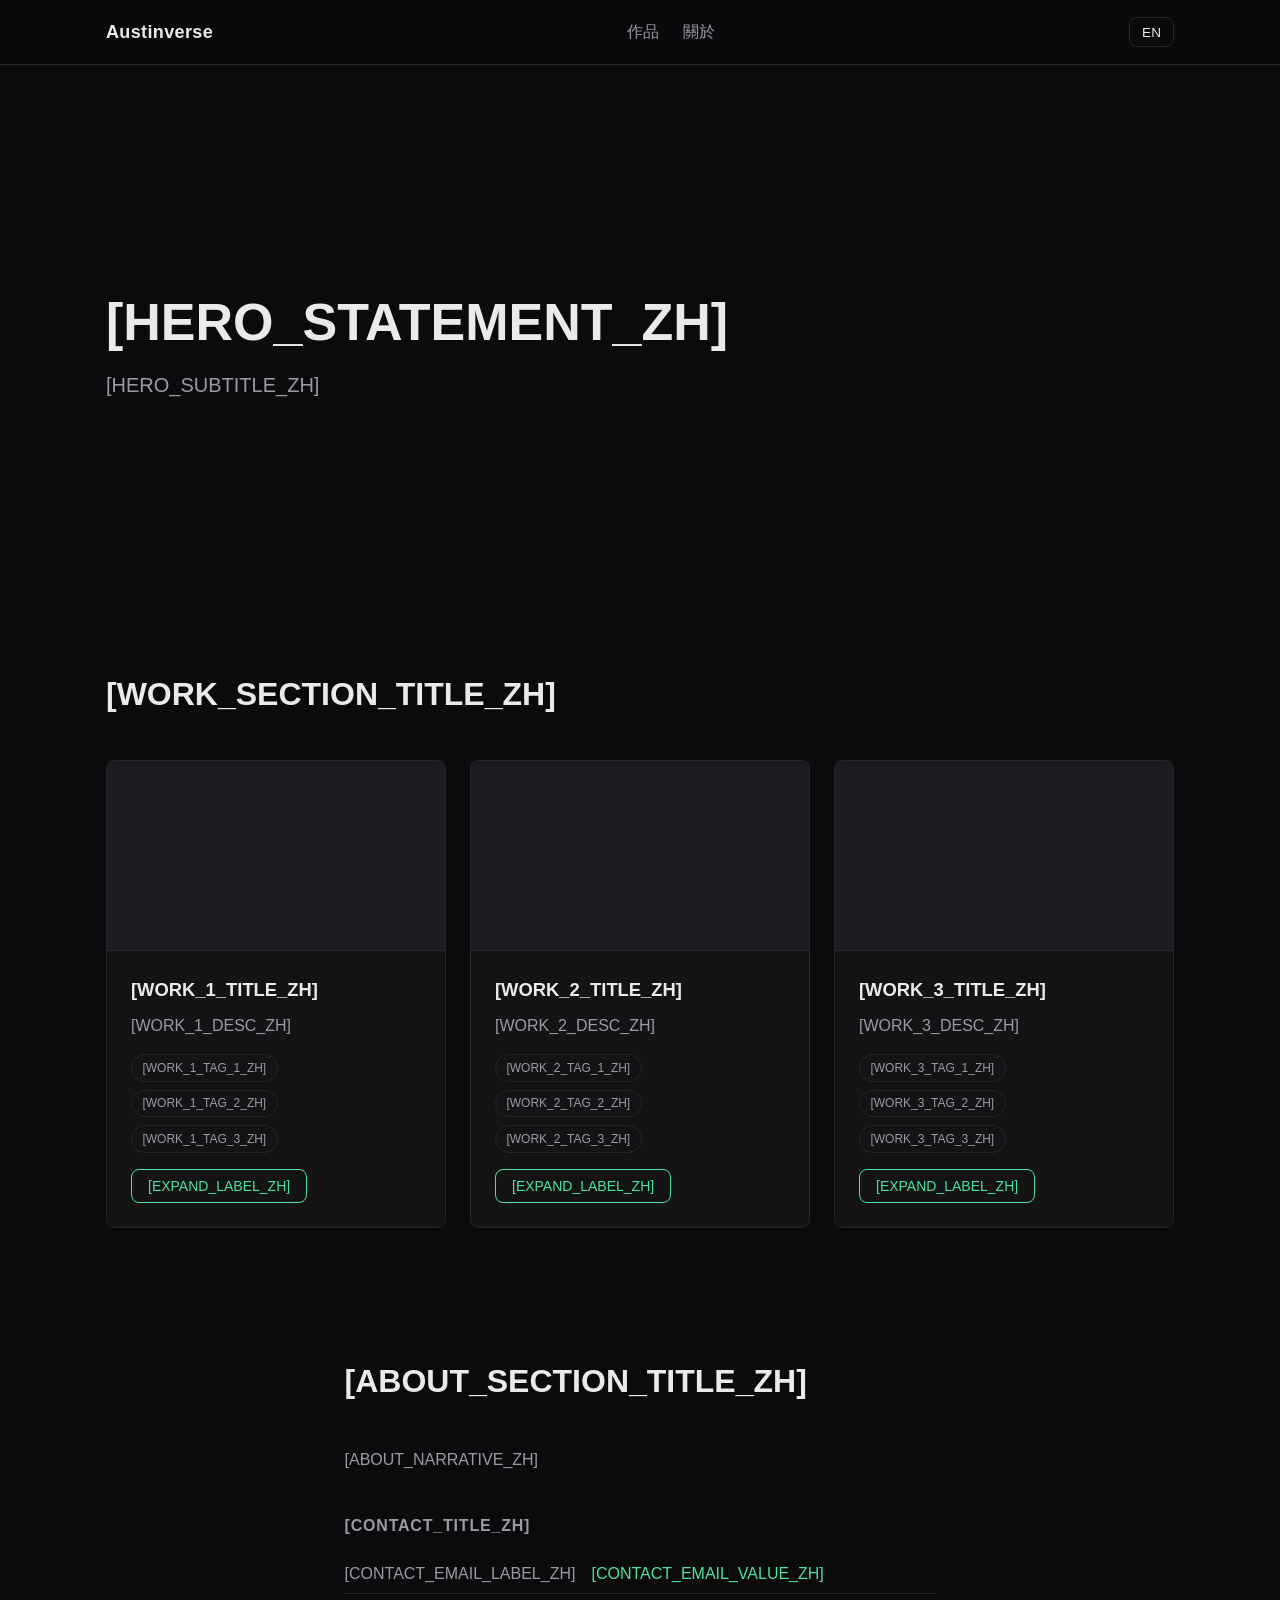
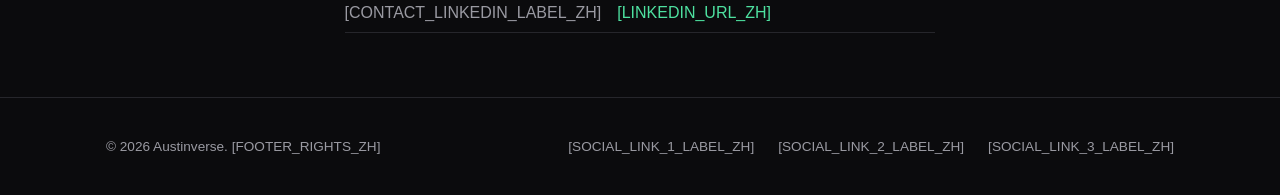
==== index.html @ c9328e02 "Scaffold single-page portfolio site (Austinverse) Vanilla HTML/CSS/JS skeleton for GitHub Pages: hea" ====
<!DOCTYPE html>
<html lang="zh-Hant">
<head>
  <meta charset="UTF-8">
  <meta name="viewport" content="width=device-width, initial-scale=1.0">
  <title>Austinverse</title>
  <meta name="description" content="[SITE_DESCRIPTION]">
  <link rel="stylesheet" href="style.css">
</head>
<body>

  <!-- ============ Header ============ -->
  <header class="site-header">
    <div class="container header-inner">
      <a href="#top" class="brand">Austinverse</a>

      <nav class="main-nav" aria-label="Main navigation">
        <ul>
          <li><a href="#work" data-i18n="nav.work">Work</a></li>
          <li><a href="#about" data-i18n="nav.about">About</a></li>
        </ul>
      </nav>

      <div class="header-controls">
        <button type="button" class="lang-toggle" id="langToggle" aria-label="Switch language">
          <span data-i18n="lang.toggleLabel">EN / 中</span>
        </button>
        <button type="button" class="nav-toggle" id="navToggle" aria-expanded="false" aria-controls="main-nav" aria-label="Toggle menu">
          <span class="nav-toggle-bar"></span>
          <span class="nav-toggle-bar"></span>
          <span class="nav-toggle-bar"></span>
        </button>
      </div>
    </div>
  </header>

  <main id="top">

    <!-- ============ Hero ============ -->
    <section class="hero" id="hero">
      <div class="container hero-inner">
        <h1 class="hero-statement" data-i18n="hero.statement">[HERO_STATEMENT]</h1>
        <p class="hero-subtitle" data-i18n="hero.subtitle">[HERO_SUBTITLE]</p>
      </div>
    </section>

    <!-- ============ Work ============ -->
    <section class="work" id="work">
      <div class="container">
        <h2 class="section-title" data-i18n="work.sectionTitle">[WORK_SECTION_TITLE]</h2>

        <div class="work-grid">

          <!-- Work Card 1 -->
          <article class="work-card" data-card="1">
            <div class="work-card-thumb" aria-hidden="true"></div>
            <div class="work-card-body">
              <h3 class="work-card-title" data-i18n="work.card1.title">[WORK_1_TITLE]</h3>
              <p class="work-card-desc" data-i18n="work.card1.desc">[WORK_1_DESC]</p>
              <ul class="work-card-tags">
                <li data-i18n="work.card1.tag1">[WORK_1_TAG_1]</li>
                <li data-i18n="work.card1.tag2">[WORK_1_TAG_2]</li>
                <li data-i18n="work.card1.tag3">[WORK_1_TAG_3]</li>
              </ul>
              <button type="button" class="work-card-toggle" aria-expanded="false" aria-controls="work-detail-1">
                <span data-i18n="work.expandLabel">[EXPAND_LABEL]</span>
              </button>
              <div class="work-card-detail" id="work-detail-1" hidden>
                <p data-i18n="work.card1.detail">[WORK_1_DETAIL]</p>
              </div>
            </div>
          </article>

          <!-- Work Card 2 -->
          <article class="work-card" data-card="2">
            <div class="work-card-thumb" aria-hidden="true"></div>
            <div class="work-card-body">
              <h3 class="work-card-title" data-i18n="work.card2.title">[WORK_2_TITLE]</h3>
              <p class="work-card-desc" data-i18n="work.card2.desc">[WORK_2_DESC]</p>
              <ul class="work-card-tags">
                <li data-i18n="work.card2.tag1">[WORK_2_TAG_1]</li>
                <li data-i18n="work.card2.tag2">[WORK_2_TAG_2]</li>
                <li data-i18n="work.card2.tag3">[WORK_2_TAG_3]</li>
              </ul>
              <button type="button" class="work-card-toggle" aria-expanded="false" aria-controls="work-detail-2">
                <span data-i18n="work.expandLabel">[EXPAND_LABEL]</span>
              </button>
              <div class="work-card-detail" id="work-detail-2" hidden>
                <p data-i18n="work.card2.detail">[WORK_2_DETAIL]</p>
              </div>
            </div>
          </article>

          <!-- Work Card 3 -->
          <article class="work-card" data-card="3">
            <div class="work-card-thumb" aria-hidden="true"></div>
            <div class="work-card-body">
              <h3 class="work-card-title" data-i18n="work.card3.title">[WORK_3_TITLE]</h3>
              <p class="work-card-desc" data-i18n="work.card3.desc">[WORK_3_DESC]</p>
              <ul class="work-card-tags">
                <li data-i18n="work.card3.tag1">[WORK_3_TAG_1]</li>
                <li data-i18n="work.card3.tag2">[WORK_3_TAG_2]</li>
                <li data-i18n="work.card3.tag3">[WORK_3_TAG_3]</li>
              </ul>
              <button type="button" class="work-card-toggle" aria-expanded="false" aria-controls="work-detail-3">
                <span data-i18n="work.expandLabel">[EXPAND_LABEL]</span>
              </button>
              <div class="work-card-detail" id="work-detail-3" hidden>
                <p data-i18n="work.card3.detail">[WORK_3_DETAIL]</p>
              </div>
            </div>
          </article>

        </div>
      </div>
    </section>

    <!-- ============ About ============ -->
    <section class="about" id="about">
      <div class="container about-inner">
        <h2 class="section-title" data-i18n="about.sectionTitle">[ABOUT_SECTION_TITLE]</h2>

        <div class="about-narrative" data-i18n="about.narrative">
          [ABOUT_NARRATIVE]
        </div>

        <div class="about-contact">
          <h3 data-i18n="about.contactTitle">[CONTACT_TITLE]</h3>
          <ul class="contact-list">
            <li>
              <span class="contact-label" data-i18n="about.emailLabel">[CONTACT_EMAIL_LABEL]</span>
              <a href="mailto:PLACEHOLDER_EMAIL@example.com" data-i18n="about.emailValue">[CONTACT_EMAIL_VALUE]</a>
            </li>
            <li>
              <span class="contact-label" data-i18n="about.linkedinLabel">[CONTACT_LINKEDIN_LABEL]</span>
              <a href="#" id="linkedinLink" target="_blank" rel="noopener noreferrer" data-i18n="about.linkedinValue">[LINKEDIN_URL]</a>
            </li>
          </ul>
        </div>
      </div>
    </section>

  </main>

  <!-- ============ Footer ============ -->
  <footer class="site-footer">
    <div class="container footer-inner">
      <p class="footer-copyright">
        <span>&copy; <span id="year"></span> Austinverse.</span>
        <span data-i18n="footer.rights">[FOOTER_RIGHTS]</span>
      </p>
      <ul class="social-links">
        <li><a href="#" data-i18n="footer.social1">[SOCIAL_LINK_1_LABEL]</a></li>
        <li><a href="#" data-i18n="footer.social2">[SOCIAL_LINK_2_LABEL]</a></li>
        <li><a href="#" data-i18n="footer.social3">[SOCIAL_LINK_3_LABEL]</a></li>
      </ul>
    </div>
  </footer>

  <script src="script.js"></script>
</body>
</html>
---- style.css ----
/* ==========================================================================
   Austinverse — Portfolio Scaffold
   Vanilla CSS, mobile-first, single breakpoint at 768px.
   ========================================================================== */

/* ---------- Design tokens ---------- */
:root {
  --color-bg: #0b0b0d;
  --color-bg-elevated: #141417;
  --color-border: #26262b;
  --color-text: #eaeaec;
  --color-text-muted: #9a9aa2;
  --color-accent: #4ee1a0; /* single accent color — placeholder, swap as needed */
  --color-accent-contrast: #06110c;

  --font-sans: -apple-system, BlinkMacSystemFont, "Segoe UI", Roboto, "Helvetica Neue",
    Arial, "PingFang TC", "Noto Sans TC", "Microsoft JhengHei", sans-serif;

  --container-max: 1100px;
  --space-1: 0.5rem;
  --space-2: 1rem;
  --space-3: 1.5rem;
  --space-4: 2.5rem;
  --space-5: 4rem;

  --radius: 8px;
  --transition-fast: 150ms ease;
  --transition-base: 250ms ease;
}

/* ---------- Reset ---------- */
*,
*::before,
*::after {
  box-sizing: border-box;
}

html {
  scroll-behavior: smooth;
}

body {
  margin: 0;
  background-color: var(--color-bg);
  color: var(--color-text);
  font-family: var(--font-sans);
  line-height: 1.6;
  -webkit-font-smoothing: antialiased;
}

img {
  max-width: 100%;
  display: block;
}

a {
  color: inherit;
  text-decoration: none;
}

ul {
  list-style: none;
  margin: 0;
  padding: 0;
}

button {
  font-family: inherit;
  cursor: pointer;
}

.container {
  width: 100%;
  max-width: var(--container-max);
  margin-inline: auto;
  padding-inline: var(--space-2);
}

/* ---------- Header ---------- */
.site-header {
  position: sticky;
  top: 0;
  z-index: 50;
  background-color: rgba(11, 11, 13, 0.9);
  backdrop-filter: blur(6px);
  border-bottom: 1px solid var(--color-border);
}

.header-inner {
  display: flex;
  align-items: center;
  justify-content: space-between;
  gap: var(--space-2);
  height: 64px;
}

.brand {
  font-weight: 700;
  font-size: 1.125rem;
  letter-spacing: 0.02em;
}

.main-nav {
  display: none;
}

.main-nav ul {
  display: flex;
  gap: var(--space-3);
}

.main-nav a {
  color: var(--color-text-muted);
  transition: color var(--transition-fast);
}

.main-nav a:hover,
.main-nav a:focus-visible {
  color: var(--color-text);
}

.header-controls {
  display: flex;
  align-items: center;
  gap: var(--space-2);
}

.lang-toggle {
  background: transparent;
  border: 1px solid var(--color-border);
  color: var(--color-text);
  border-radius: var(--radius);
  padding: 0.4rem 0.75rem;
  font-size: 0.85rem;
  transition: border-color var(--transition-fast), color var(--transition-fast);
}

.lang-toggle:hover,
.lang-toggle:focus-visible {
  border-color: var(--color-accent);
  color: var(--color-accent);
}

.nav-toggle {
  display: flex;
  flex-direction: column;
  justify-content: center;
  gap: 4px;
  width: 32px;
  height: 32px;
  background: transparent;
  border: none;
  padding: 0;
}

.nav-toggle-bar {
  display: block;
  width: 100%;
  height: 2px;
  background-color: var(--color-text);
  transition: transform var(--transition-fast), opacity var(--transition-fast);
}

/* Mobile nav panel */
.main-nav.is-open {
  display: block;
  position: absolute;
  top: 64px;
  left: 0;
  right: 0;
  background-color: var(--color-bg-elevated);
  border-bottom: 1px solid var(--color-border);
}

.main-nav.is-open ul {
  flex-direction: column;
  padding: var(--space-2);
  gap: var(--space-2);
}

/* ---------- Hero ---------- */
.hero {
  padding-block: var(--space-5) var(--space-4);
  min-height: 60vh;
  display: flex;
  align-items: center;
}

.hero-inner {
  animation: fade-up 600ms ease both;
}

.hero-statement {
  font-size: clamp(1.75rem, 6vw, 3.25rem);
  line-height: 1.15;
  margin: 0 0 var(--space-2);
  max-width: 20ch;
}

.hero-subtitle {
  font-size: clamp(1rem, 2.5vw, 1.25rem);
  color: var(--color-text-muted);
  max-width: 45ch;
  margin: 0;
}

/* ---------- Section shared ---------- */
section {
  padding-block: var(--space-5);
  scroll-margin-top: 64px;
}

.section-title {
  font-size: clamp(1.5rem, 4vw, 2rem);
  margin: 0 0 var(--space-4);
}

/* ---------- Work ---------- */
.work-grid {
  display: grid;
  grid-template-columns: 1fr;
  gap: var(--space-3);
}

.work-card {
  background-color: var(--color-bg-elevated);
  border: 1px solid var(--color-border);
  border-radius: var(--radius);
  overflow: hidden;
  opacity: 0;
  transform: translateY(16px);
  transition: opacity var(--transition-base), transform var(--transition-base),
    border-color var(--transition-fast);
}

.work-card.is-visible {
  opacity: 1;
  transform: translateY(0);
}

.work-card:hover {
  border-color: var(--color-accent);
}

.work-card-thumb {
  aspect-ratio: 16 / 9;
  background-color: #1c1c20;
  border-bottom: 1px solid var(--color-border);
}

.work-card-body {
  padding: var(--space-3);
}

.work-card-title {
  font-size: 1.15rem;
  margin: 0 0 var(--space-1);
}

.work-card-desc {
  color: var(--color-text-muted);
  margin: 0 0 var(--space-2);
}

.work-card-tags {
  display: flex;
  flex-wrap: wrap;
  gap: 0.5rem;
  margin-bottom: var(--space-2);
}

.work-card-tags li {
  font-size: 0.75rem;
  border: 1px solid var(--color-border);
  border-radius: 999px;
  padding: 0.2rem 0.65rem;
  color: var(--color-text-muted);
}

.work-card-toggle {
  background: transparent;
  border: 1px solid var(--color-accent);
  color: var(--color-accent);
  border-radius: var(--radius);
  padding: 0.5rem 1rem;
  font-size: 0.875rem;
  transition: background-color var(--transition-fast), color var(--transition-fast);
}

.work-card-toggle:hover,
.work-card-toggle:focus-visible {
  background-color: var(--color-accent);
  color: var(--color-accent-contrast);
}

.work-card-detail {
  margin-top: var(--space-2);
  padding-top: var(--space-2);
  border-top: 1px solid var(--color-border);
  color: var(--color-text-muted);
}

.work-card-detail[hidden] {
  display: none;
}

/* ---------- About ---------- */
.about-inner {
  max-width: 70ch;
}

.about-narrative {
  color: var(--color-text-muted);
  margin-bottom: var(--space-4);
  white-space: pre-line;
}

.about-contact h3 {
  font-size: 1rem;
  text-transform: uppercase;
  letter-spacing: 0.05em;
  color: var(--color-text-muted);
  margin-bottom: var(--space-2);
}

.contact-list li {
  display: flex;
  gap: var(--space-2);
  padding-block: 0.4rem;
  border-bottom: 1px solid var(--color-border);
}

.contact-list a {
  color: var(--color-accent);
  transition: opacity var(--transition-fast);
}

.contact-list a:hover,
.contact-list a:focus-visible {
  opacity: 0.75;
}

.contact-label {
  color: var(--color-text-muted);
  min-width: 6rem;
}

/* ---------- Footer ---------- */
.site-footer {
  border-top: 1px solid var(--color-border);
  padding-block: var(--space-3);
}

.footer-inner {
  display: flex;
  flex-direction: column;
  gap: var(--space-2);
  font-size: 0.85rem;
  color: var(--color-text-muted);
}

.social-links {
  display: flex;
  gap: var(--space-3);
}

.social-links a {
  transition: color var(--transition-fast);
}

.social-links a:hover,
.social-links a:focus-visible {
  color: var(--color-accent);
}

/* ---------- Animations ---------- */
@keyframes fade-up {
  from {
    opacity: 0;
    transform: translateY(24px);
  }
  to {
    opacity: 1;
    transform: translateY(0);
  }
}

@media (prefers-reduced-motion: reduce) {
  html {
    scroll-behavior: auto;
  }
  .hero-inner,
  .work-card {
    animation: none;
    transition: none;
    opacity: 1;
    transform: none;
  }
}

/* ---------- Breakpoint: 768px ---------- */
@media (min-width: 768px) {
  .main-nav {
    display: block;
  }

  .main-nav.is-open {
    position: static;
    background-color: transparent;
    border-bottom: none;
  }

  .main-nav.is-open ul {
    flex-direction: row;
    padding: 0;
  }

  .nav-toggle {
    display: none;
  }

  .work-grid {
    grid-template-columns: repeat(3, 1fr);
  }

  .footer-inner {
    flex-direction: row;
    align-items: center;
    justify-content: space-between;
  }
}
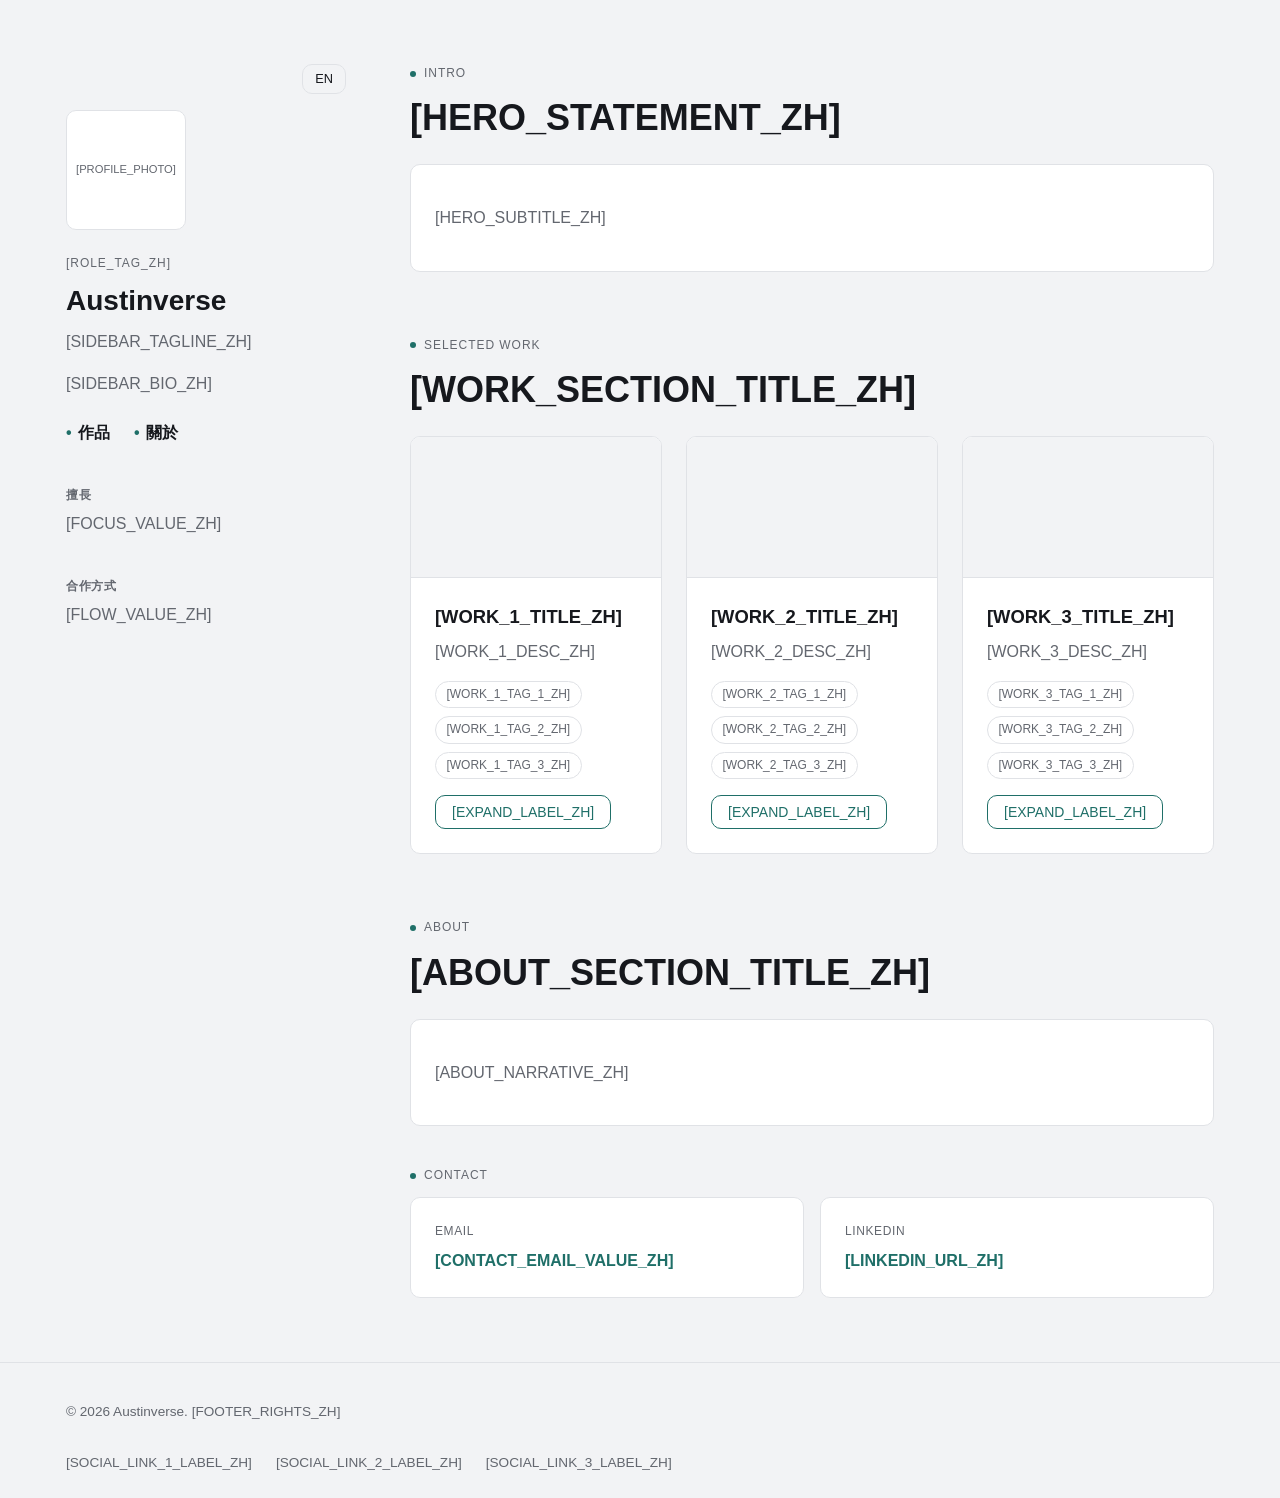
==== commit 6b80ff7d: "Redesign layout: sidebar + card style with bullet nav Switch from top-nav single column to a sticky " ====
--- a/index.html
+++ b/index.html
@@ -9,51 +9,68 @@
 </head>
 <body>
 
-  <!-- ============ Header ============ -->
-  <header class="site-header">
-    <div class="container header-inner">
-      <a href="#top" class="brand">Austinverse</a>
+  <div class="page-shell">
 
-      <nav class="main-nav" aria-label="Main navigation">
-        <ul>
-          <li><a href="#work" data-i18n="nav.work">Work</a></li>
-          <li><a href="#about" data-i18n="nav.about">About</a></li>
-        </ul>
+    <!-- ============ Sidebar (identity + nav) ============ -->
+    <aside class="sidebar" id="top">
+      <div class="sidebar-top">
+        <button type="button" class="lang-toggle" id="langToggle" aria-label="Switch language">
+          <span data-i18n="lang.toggleLabel">EN</span>
+        </button>
+      </div>
+
+      <div class="avatar" aria-hidden="true">
+        <span data-i18n="sidebar.photoPlaceholder">[PROFILE_PHOTO]</span>
+      </div>
+
+      <p class="role-tag" data-i18n="sidebar.roleTag">[ROLE_TAG]</p>
+      <h1 class="brand-name">Austinverse</h1>
+      <p class="sidebar-tagline" data-i18n="sidebar.tagline">[SIDEBAR_TAGLINE]</p>
+      <p class="sidebar-bio" data-i18n="sidebar.bio">[SIDEBAR_BIO]</p>
+
+      <nav class="bullet-nav" aria-label="Main navigation">
+        <a href="#work"><span class="bullet" aria-hidden="true">&bull;</span><span data-i18n="nav.work">Work</span></a>
+        <a href="#about"><span class="bullet" aria-hidden="true">&bull;</span><span data-i18n="nav.about">About</span></a>
       </nav>
 
-      <div class="header-controls">
-        <button type="button" class="lang-toggle" id="langToggle" aria-label="Switch language">
-          <span data-i18n="lang.toggleLabel">EN / 中</span>
-        </button>
-        <button type="button" class="nav-toggle" id="navToggle" aria-expanded="false" aria-controls="main-nav" aria-label="Toggle menu">
-          <span class="nav-toggle-bar"></span>
-          <span class="nav-toggle-bar"></span>
-          <span class="nav-toggle-bar"></span>
-        </button>
+      <div class="sidebar-meta">
+        <div class="meta-block">
+          <h2 data-i18n="sidebar.focusLabel">[FOCUS_LABEL]</h2>
+          <p data-i18n="sidebar.focusValue">[FOCUS_VALUE]</p>
+        </div>
+        <div class="meta-block">
+          <h2 data-i18n="sidebar.flowLabel">[FLOW_LABEL]</h2>
+          <p data-i18n="sidebar.flowValue">[FLOW_VALUE]</p>
+        </div>
       </div>
-    </div>
-  </header>
+    </aside>
 
-  <main id="top">
+    <!-- ============ Main content ============ -->
+    <main class="content">
 
-    <!-- ============ Hero ============ -->
-    <section class="hero" id="hero">
-      <div class="container hero-inner">
-        <h1 class="hero-statement" data-i18n="hero.statement">[HERO_STATEMENT]</h1>
-        <p class="hero-subtitle" data-i18n="hero.subtitle">[HERO_SUBTITLE]</p>
-      </div>
-    </section>
+      <!-- Hero / intro -->
+      <section class="content-section" id="hero">
+        <p class="section-label"><span class="dot" aria-hidden="true"></span><span data-i18n="hero.label">INTRO</span></p>
+        <h2 class="section-heading" data-i18n="hero.statement">[HERO_STATEMENT]</h2>
+        <div class="card">
+          <p data-i18n="hero.subtitle">[HERO_SUBTITLE]</p>
+        </div>
+      </section>
 
-    <!-- ============ Work ============ -->
-    <section class="work" id="work">
-      <div class="container">
-        <h2 class="section-title" data-i18n="work.sectionTitle">[WORK_SECTION_TITLE]</h2>
+      <!-- Work -->
+      <section class="content-section" id="work">
+        <p class="section-label"><span class="dot" aria-hidden="true"></span><span data-i18n="work.label">SELECTED WORK</span></p>
+        <h2 class="section-heading" data-i18n="work.sectionTitle">[WORK_SECTION_TITLE]</h2>
 
         <div class="work-grid">
 
           <!-- Work Card 1 -->
           <article class="work-card" data-card="1">
-            <div class="work-card-thumb" aria-hidden="true"></div>
+            <div class="work-card-thumb" aria-hidden="true">
+              <button type="button" class="work-card-view" data-target="work-detail-1">
+                <span data-i18n="work.viewLabel">VIEW</span>
+              </button>
+            </div>
             <div class="work-card-body">
               <h3 class="work-card-title" data-i18n="work.card1.title">[WORK_1_TITLE]</h3>
               <p class="work-card-desc" data-i18n="work.card1.desc">[WORK_1_DESC]</p>
@@ -73,7 +90,11 @@
 
           <!-- Work Card 2 -->
           <article class="work-card" data-card="2">
-            <div class="work-card-thumb" aria-hidden="true"></div>
+            <div class="work-card-thumb" aria-hidden="true">
+              <button type="button" class="work-card-view" data-target="work-detail-2">
+                <span data-i18n="work.viewLabel">VIEW</span>
+              </button>
+            </div>
             <div class="work-card-body">
               <h3 class="work-card-title" data-i18n="work.card2.title">[WORK_2_TITLE]</h3>
               <p class="work-card-desc" data-i18n="work.card2.desc">[WORK_2_DESC]</p>
@@ -93,7 +114,11 @@
 
           <!-- Work Card 3 -->
           <article class="work-card" data-card="3">
-            <div class="work-card-thumb" aria-hidden="true"></div>
+            <div class="work-card-thumb" aria-hidden="true">
+              <button type="button" class="work-card-view" data-target="work-detail-3">
+                <span data-i18n="work.viewLabel">VIEW</span>
+              </button>
+            </div>
             <div class="work-card-body">
               <h3 class="work-card-title" data-i18n="work.card3.title">[WORK_3_TITLE]</h3>
               <p class="work-card-desc" data-i18n="work.card3.desc">[WORK_3_DESC]</p>
@@ -112,39 +137,36 @@
           </article>
 
         </div>
-      </div>
-    </section>
+      </section>
 
-    <!-- ============ About ============ -->
-    <section class="about" id="about">
-      <div class="container about-inner">
-        <h2 class="section-title" data-i18n="about.sectionTitle">[ABOUT_SECTION_TITLE]</h2>
+      <!-- About -->
+      <section class="content-section" id="about">
+        <p class="section-label"><span class="dot" aria-hidden="true"></span><span data-i18n="about.label">ABOUT</span></p>
+        <h2 class="section-heading" data-i18n="about.sectionTitle">[ABOUT_SECTION_TITLE]</h2>
 
-        <div class="about-narrative" data-i18n="about.narrative">
-          [ABOUT_NARRATIVE]
+        <div class="card">
+          <p data-i18n="about.narrative">[ABOUT_NARRATIVE]</p>
         </div>
 
-        <div class="about-contact">
-          <h3 data-i18n="about.contactTitle">[CONTACT_TITLE]</h3>
-          <ul class="contact-list">
-            <li>
-              <span class="contact-label" data-i18n="about.emailLabel">[CONTACT_EMAIL_LABEL]</span>
-              <a href="mailto:PLACEHOLDER_EMAIL@example.com" data-i18n="about.emailValue">[CONTACT_EMAIL_VALUE]</a>
-            </li>
-            <li>
-              <span class="contact-label" data-i18n="about.linkedinLabel">[CONTACT_LINKEDIN_LABEL]</span>
-              <a href="#" id="linkedinLink" target="_blank" rel="noopener noreferrer" data-i18n="about.linkedinValue">[LINKEDIN_URL]</a>
-            </li>
-          </ul>
+        <p class="section-label section-label-sub"><span class="dot" aria-hidden="true"></span><span data-i18n="about.contactLabel">CONTACT</span></p>
+        <div class="contact-grid">
+          <div class="card contact-card">
+            <p class="contact-label" data-i18n="about.emailLabel">EMAIL</p>
+            <a href="mailto:PLACEHOLDER_EMAIL@example.com" data-i18n="about.emailValue">[CONTACT_EMAIL_VALUE]</a>
+          </div>
+          <div class="card contact-card">
+            <p class="contact-label" data-i18n="about.linkedinLabel">LINKEDIN</p>
+            <a href="#" id="linkedinLink" target="_blank" rel="noopener noreferrer" data-i18n="about.linkedinValue">[LINKEDIN_URL]</a>
+          </div>
         </div>
-      </div>
-    </section>
+      </section>
 
-  </main>
+    </main>
+  </div>
 
   <!-- ============ Footer ============ -->
   <footer class="site-footer">
-    <div class="container footer-inner">
+    <div class="footer-inner">
       <p class="footer-copyright">
         <span>&copy; <span id="year"></span> Austinverse.</span>
         <span data-i18n="footer.rights">[FOOTER_RIGHTS]</span>
--- a/style.css
+++ b/style.css
@@ -1,29 +1,31 @@
 /* ==========================================================================
    Austinverse — Portfolio Scaffold
    Vanilla CSS, mobile-first, single breakpoint at 768px.
+   Layout: sticky identity sidebar + scrolling content, light theme.
    ========================================================================== */
 
 /* ---------- Design tokens ---------- */
 :root {
-  --color-bg: #0b0b0d;
-  --color-bg-elevated: #141417;
-  --color-border: #26262b;
-  --color-text: #eaeaec;
-  --color-text-muted: #9a9aa2;
-  --color-accent: #4ee1a0; /* single accent color — placeholder, swap as needed */
-  --color-accent-contrast: #06110c;
+  --color-bg: #f2f3f5;
+  --color-bg-elevated: #ffffff;
+  --color-border: #e0e2e6;
+  --color-text: #16181d;
+  --color-text-muted: #63676f;
+  --color-accent: #1f6f68;
+  --color-accent-contrast: #ffffff;
 
   --font-sans: -apple-system, BlinkMacSystemFont, "Segoe UI", Roboto, "Helvetica Neue",
     Arial, "PingFang TC", "Noto Sans TC", "Microsoft JhengHei", sans-serif;
 
-  --container-max: 1100px;
+  --container-max: 1180px;
+  --sidebar-width: 280px;
   --space-1: 0.5rem;
   --space-2: 1rem;
   --space-3: 1.5rem;
   --space-4: 2.5rem;
   --space-5: 4rem;
 
-  --radius: 8px;
+  --radius: 10px;
   --transition-fast: 150ms ease;
   --transition-base: 250ms ease;
 }
@@ -69,60 +71,25 @@
   cursor: pointer;
 }
 
-.container {
-  width: 100%;
+/* ---------- Page shell (sidebar + content) ---------- */
+.page-shell {
   max-width: var(--container-max);
   margin-inline: auto;
-  padding-inline: var(--space-2);
-}
-
-/* ---------- Header ---------- */
-.site-header {
-  position: sticky;
-  top: 0;
-  z-index: 50;
-  background-color: rgba(11, 11, 13, 0.9);
-  backdrop-filter: blur(6px);
-  border-bottom: 1px solid var(--color-border);
-}
-
-.header-inner {
-  display: flex;
-  align-items: center;
-  justify-content: space-between;
-  gap: var(--space-2);
-  height: 64px;
-}
-
-.brand {
-  font-weight: 700;
-  font-size: 1.125rem;
-  letter-spacing: 0.02em;
-}
-
-.main-nav {
-  display: none;
-}
-
-.main-nav ul {
-  display: flex;
-  gap: var(--space-3);
-}
-
-.main-nav a {
-  color: var(--color-text-muted);
-  transition: color var(--transition-fast);
-}
-
-.main-nav a:hover,
-.main-nav a:focus-visible {
-  color: var(--color-text);
-}
-
-.header-controls {
-  display: flex;
-  align-items: center;
-  gap: var(--space-2);
+  padding: var(--space-3) var(--space-2) var(--space-5);
+  display: flex;
+  flex-direction: column;
+  gap: var(--space-4);
+}
+
+/* ---------- Sidebar ---------- */
+.sidebar {
+  animation: fade-up 600ms ease both;
+}
+
+.sidebar-top {
+  display: flex;
+  justify-content: flex-end;
+  margin-bottom: var(--space-2);
 }
 
 .lang-toggle {
@@ -131,7 +98,7 @@
   color: var(--color-text);
   border-radius: var(--radius);
   padding: 0.4rem 0.75rem;
-  font-size: 0.85rem;
+  font-size: 0.8rem;
   transition: border-color var(--transition-fast), color var(--transition-fast);
 }
 
@@ -141,78 +108,137 @@
   color: var(--color-accent);
 }
 
-.nav-toggle {
+.avatar {
+  width: 120px;
+  height: 120px;
+  border-radius: var(--radius);
+  background-color: var(--color-bg-elevated);
+  border: 1px solid var(--color-border);
+  display: flex;
+  align-items: center;
+  justify-content: center;
+  text-align: center;
+  color: var(--color-text-muted);
+  font-size: 0.7rem;
+  margin-bottom: var(--space-3);
+}
+
+.role-tag {
+  font-size: 0.75rem;
+  letter-spacing: 0.08em;
+  text-transform: uppercase;
+  color: var(--color-text-muted);
+  margin: 0 0 0.4rem;
+}
+
+.brand-name {
+  font-size: 1.75rem;
+  font-weight: 700;
+  margin: 0 0 0.3rem;
+}
+
+.sidebar-tagline {
+  color: var(--color-text-muted);
+  margin: 0 0 var(--space-2);
+}
+
+.sidebar-bio {
+  color: var(--color-text-muted);
+  margin: 0 0 var(--space-3);
+  max-width: 32rem;
+}
+
+.bullet-nav {
+  display: flex;
+  gap: var(--space-3);
+  margin-bottom: var(--space-4);
+}
+
+.bullet-nav a {
+  display: inline-flex;
+  align-items: center;
+  gap: 0.4rem;
+  font-weight: 600;
+  transition: color var(--transition-fast);
+}
+
+.bullet-nav a:hover,
+.bullet-nav a:focus-visible {
+  color: var(--color-accent);
+}
+
+.bullet-nav .bullet {
+  color: var(--color-accent);
+}
+
+.sidebar-meta {
+  display: flex;
+  flex-wrap: wrap;
+  gap: var(--space-4);
+  max-width: 40rem;
+}
+
+.meta-block h2 {
+  font-size: 0.75rem;
+  letter-spacing: 0.05em;
+  text-transform: uppercase;
+  color: var(--color-text-muted);
+  margin: 0 0 0.4rem;
+}
+
+.meta-block p {
+  margin: 0;
+  color: var(--color-text-muted);
+}
+
+/* ---------- Content ---------- */
+.content {
   display: flex;
   flex-direction: column;
-  justify-content: center;
-  gap: 4px;
-  width: 32px;
-  height: 32px;
-  background: transparent;
-  border: none;
-  padding: 0;
-}
-
-.nav-toggle-bar {
-  display: block;
-  width: 100%;
-  height: 2px;
-  background-color: var(--color-text);
-  transition: transform var(--transition-fast), opacity var(--transition-fast);
-}
-
-/* Mobile nav panel */
-.main-nav.is-open {
-  display: block;
-  position: absolute;
-  top: 64px;
-  left: 0;
-  right: 0;
+  gap: var(--space-5);
+}
+
+.content-section {
+  scroll-margin-top: var(--space-3);
+}
+
+.section-label {
+  display: flex;
+  align-items: center;
+  gap: 0.5rem;
+  font-size: 0.75rem;
+  letter-spacing: 0.08em;
+  text-transform: uppercase;
+  color: var(--color-text-muted);
+  margin: 0 0 0.75rem;
+}
+
+.section-label-sub {
+  margin-top: var(--space-4);
+}
+
+.section-label .dot {
+  width: 6px;
+  height: 6px;
+  border-radius: 50%;
+  background-color: var(--color-accent);
+  display: inline-block;
+}
+
+.section-heading {
+  font-size: clamp(1.5rem, 4vw, 2.25rem);
+  font-weight: 700;
+  line-height: 1.25;
+  margin: 0 0 var(--space-3);
+  max-width: 30ch;
+}
+
+.card {
   background-color: var(--color-bg-elevated);
-  border-bottom: 1px solid var(--color-border);
-}
-
-.main-nav.is-open ul {
-  flex-direction: column;
-  padding: var(--space-2);
-  gap: var(--space-2);
-}
-
-/* ---------- Hero ---------- */
-.hero {
-  padding-block: var(--space-5) var(--space-4);
-  min-height: 60vh;
-  display: flex;
-  align-items: center;
-}
-
-.hero-inner {
-  animation: fade-up 600ms ease both;
-}
-
-.hero-statement {
-  font-size: clamp(1.75rem, 6vw, 3.25rem);
-  line-height: 1.15;
-  margin: 0 0 var(--space-2);
-  max-width: 20ch;
-}
-
-.hero-subtitle {
-  font-size: clamp(1rem, 2.5vw, 1.25rem);
-  color: var(--color-text-muted);
-  max-width: 45ch;
-  margin: 0;
-}
-
-/* ---------- Section shared ---------- */
-section {
-  padding-block: var(--space-5);
-  scroll-margin-top: 64px;
-}
-
-.section-title {
-  font-size: clamp(1.5rem, 4vw, 2rem);
-  margin: 0 0 var(--space-4);
+  border: 1px solid var(--color-border);
+  border-radius: var(--radius);
+  padding: var(--space-3);
+  color: var(--color-text-muted);
 }
 
 /* ---------- Work ---------- */
@@ -243,9 +269,34 @@
 }
 
 .work-card-thumb {
+  position: relative;
   aspect-ratio: 16 / 9;
-  background-color: #1c1c20;
+  background-color: var(--color-bg);
   border-bottom: 1px solid var(--color-border);
+  display: flex;
+  align-items: center;
+  justify-content: center;
+}
+
+.work-card-view {
+  width: 64px;
+  height: 64px;
+  border-radius: 50%;
+  border: none;
+  background-color: var(--color-accent);
+  color: var(--color-accent-contrast);
+  font-size: 0.7rem;
+  font-weight: 700;
+  letter-spacing: 0.05em;
+  opacity: 0;
+  transform: scale(0.85);
+  transition: opacity var(--transition-fast), transform var(--transition-fast);
+}
+
+.work-card-thumb:hover .work-card-view,
+.work-card-view:focus-visible {
+  opacity: 1;
+  transform: scale(1);
 }
 
 .work-card-body {
@@ -304,45 +355,46 @@
   display: none;
 }
 
-/* ---------- About ---------- */
-.about-inner {
-  max-width: 70ch;
-}
-
-.about-narrative {
-  color: var(--color-text-muted);
-  margin-bottom: var(--space-4);
-  white-space: pre-line;
-}
-
-.about-contact h3 {
-  font-size: 1rem;
+/* ---------- About / Contact ---------- */
+.contact-grid {
+  display: grid;
+  grid-template-columns: 1fr;
+  gap: var(--space-2);
+}
+
+.contact-card {
+  opacity: 0;
+  transform: translateY(16px);
+  transition: opacity var(--transition-base), transform var(--transition-base),
+    border-color var(--transition-fast);
+}
+
+.contact-card.is-visible {
+  opacity: 1;
+  transform: translateY(0);
+}
+
+.contact-card:hover {
+  border-color: var(--color-accent);
+}
+
+.contact-label {
+  font-size: 0.75rem;
+  letter-spacing: 0.05em;
   text-transform: uppercase;
-  letter-spacing: 0.05em;
-  color: var(--color-text-muted);
-  margin-bottom: var(--space-2);
-}
-
-.contact-list li {
-  display: flex;
-  gap: var(--space-2);
-  padding-block: 0.4rem;
-  border-bottom: 1px solid var(--color-border);
-}
-
-.contact-list a {
-  color: var(--color-accent);
+  color: var(--color-text-muted);
+  margin: 0 0 0.4rem;
+}
+
+.contact-card a {
+  color: var(--color-accent);
+  font-weight: 600;
   transition: opacity var(--transition-fast);
 }
 
-.contact-list a:hover,
-.contact-list a:focus-visible {
+.contact-card a:hover,
+.contact-card a:focus-visible {
   opacity: 0.75;
-}
-
-.contact-label {
-  color: var(--color-text-muted);
-  min-width: 6rem;
 }
 
 /* ---------- Footer ---------- */
@@ -352,6 +404,9 @@
 }
 
 .footer-inner {
+  max-width: var(--container-max);
+  margin-inline: auto;
+  padding-inline: var(--space-2);
   display: flex;
   flex-direction: column;
   gap: var(--space-2);
@@ -389,8 +444,9 @@
   html {
     scroll-behavior: auto;
   }
-  .hero-inner,
-  .work-card {
+  .sidebar,
+  .work-card,
+  .contact-card {
     animation: none;
     transition: none;
     opacity: 1;
@@ -400,32 +456,35 @@
 
 /* ---------- Breakpoint: 768px ---------- */
 @media (min-width: 768px) {
-  .main-nav {
-    display: block;
-  }
-
-  .main-nav.is-open {
-    position: static;
-    background-color: transparent;
-    border-bottom: none;
-  }
-
-  .main-nav.is-open ul {
+  .page-shell {
     flex-direction: row;
-    padding: 0;
-  }
-
-  .nav-toggle {
-    display: none;
-  }
-
+    align-items: flex-start;
+    gap: var(--space-5);
+    padding-block: var(--space-5);
+  }
+
+  .sidebar {
+    flex: 0 0 var(--sidebar-width);
+    position: sticky;
+    top: var(--space-4);
+  }
+
+  .content {
+    flex: 1;
+    min-width: 0;
+  }
+
+  .work-grid {
+    grid-template-columns: repeat(2, 1fr);
+  }
+
+  .contact-grid {
+    grid-template-columns: repeat(2, 1fr);
+  }
+}
+
+@media (min-width: 1024px) {
   .work-grid {
     grid-template-columns: repeat(3, 1fr);
   }
-
-  .footer-inner {
-    flex-direction: row;
-    align-items: center;
-    justify-content: space-between;
-  }
-}
+}
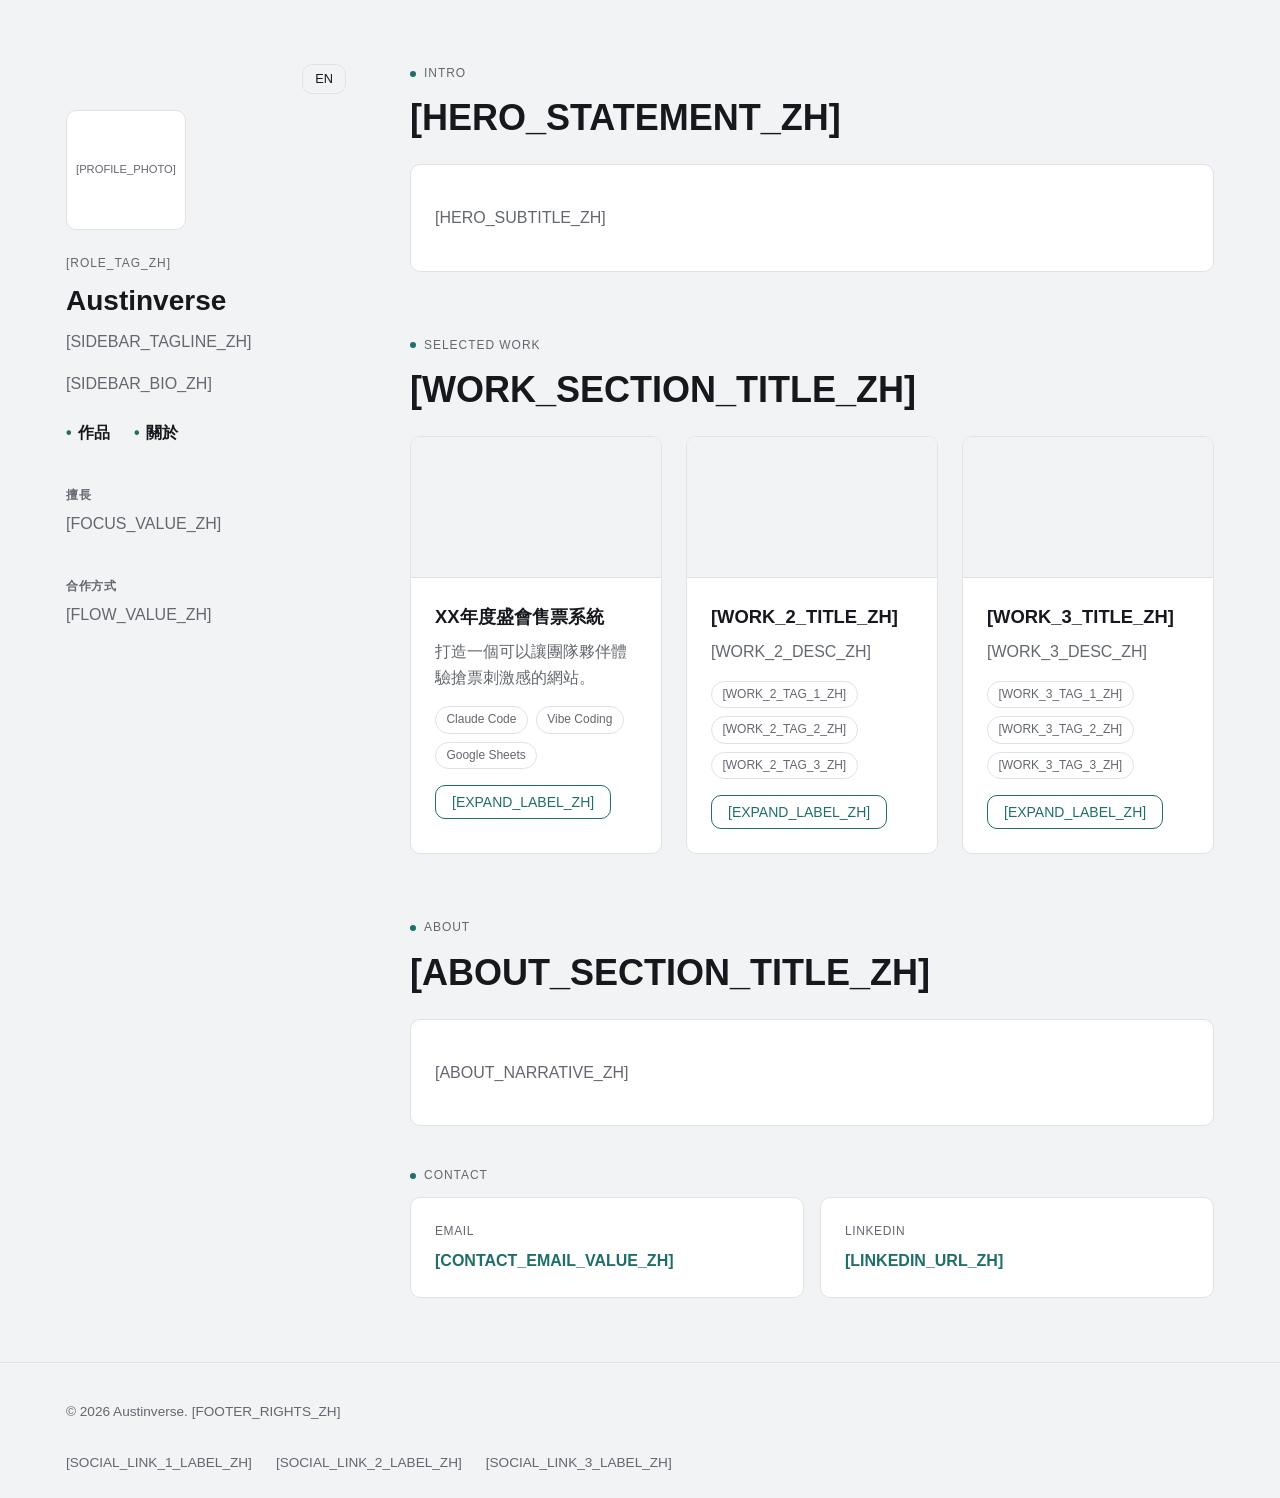
==== commit b6dc4909: "Fill Work card 1 with ticketing system content Adds real copy (zh/en) for the annual event ticketing" ====
--- a/index.html
+++ b/index.html
@@ -72,18 +72,18 @@
               </button>
             </div>
             <div class="work-card-body">
-              <h3 class="work-card-title" data-i18n="work.card1.title">[WORK_1_TITLE]</h3>
-              <p class="work-card-desc" data-i18n="work.card1.desc">[WORK_1_DESC]</p>
+              <h3 class="work-card-title" data-i18n="work.card1.title">XX年度盛會售票系統</h3>
+              <p class="work-card-desc" data-i18n="work.card1.desc">打造一個可以讓團隊夥伴體驗搶票刺激感的網站。</p>
               <ul class="work-card-tags">
-                <li data-i18n="work.card1.tag1">[WORK_1_TAG_1]</li>
-                <li data-i18n="work.card1.tag2">[WORK_1_TAG_2]</li>
-                <li data-i18n="work.card1.tag3">[WORK_1_TAG_3]</li>
+                <li data-i18n="work.card1.tag1">Claude Code</li>
+                <li data-i18n="work.card1.tag2">Vibe Coding</li>
+                <li data-i18n="work.card1.tag3">Google Sheets</li>
               </ul>
               <button type="button" class="work-card-toggle" aria-expanded="false" aria-controls="work-detail-1">
                 <span data-i18n="work.expandLabel">[EXPAND_LABEL]</span>
               </button>
               <div class="work-card-detail" id="work-detail-1" hidden>
-                <p data-i18n="work.card1.detail">[WORK_1_DETAIL]</p>
+                <p data-i18n="work.card1.detail">這套系統是我不斷跟 Claude Code 對話迭代出來的成果,過程中裝好各種開發環境並串接到 GitHub 進行版本控管,Google Sheets 則用來匯出報名與購票數據。從零到上線大約花了一週,最大的挑戰是環境安裝與層出不窮的 bug;介面風格則是不斷參考其他網站,再依照使用者實際回饋持續調整而成。上線後,團隊第一次擺脫過去用 Google 表單登記票券的方式,體驗到真正的搶票節奏與刺激感——這也是我第一次完整走過 vibe coding 流程的作品,奠定了後續運用 AI 協作開發的基礎。</p>
               </div>
             </div>
           </article>
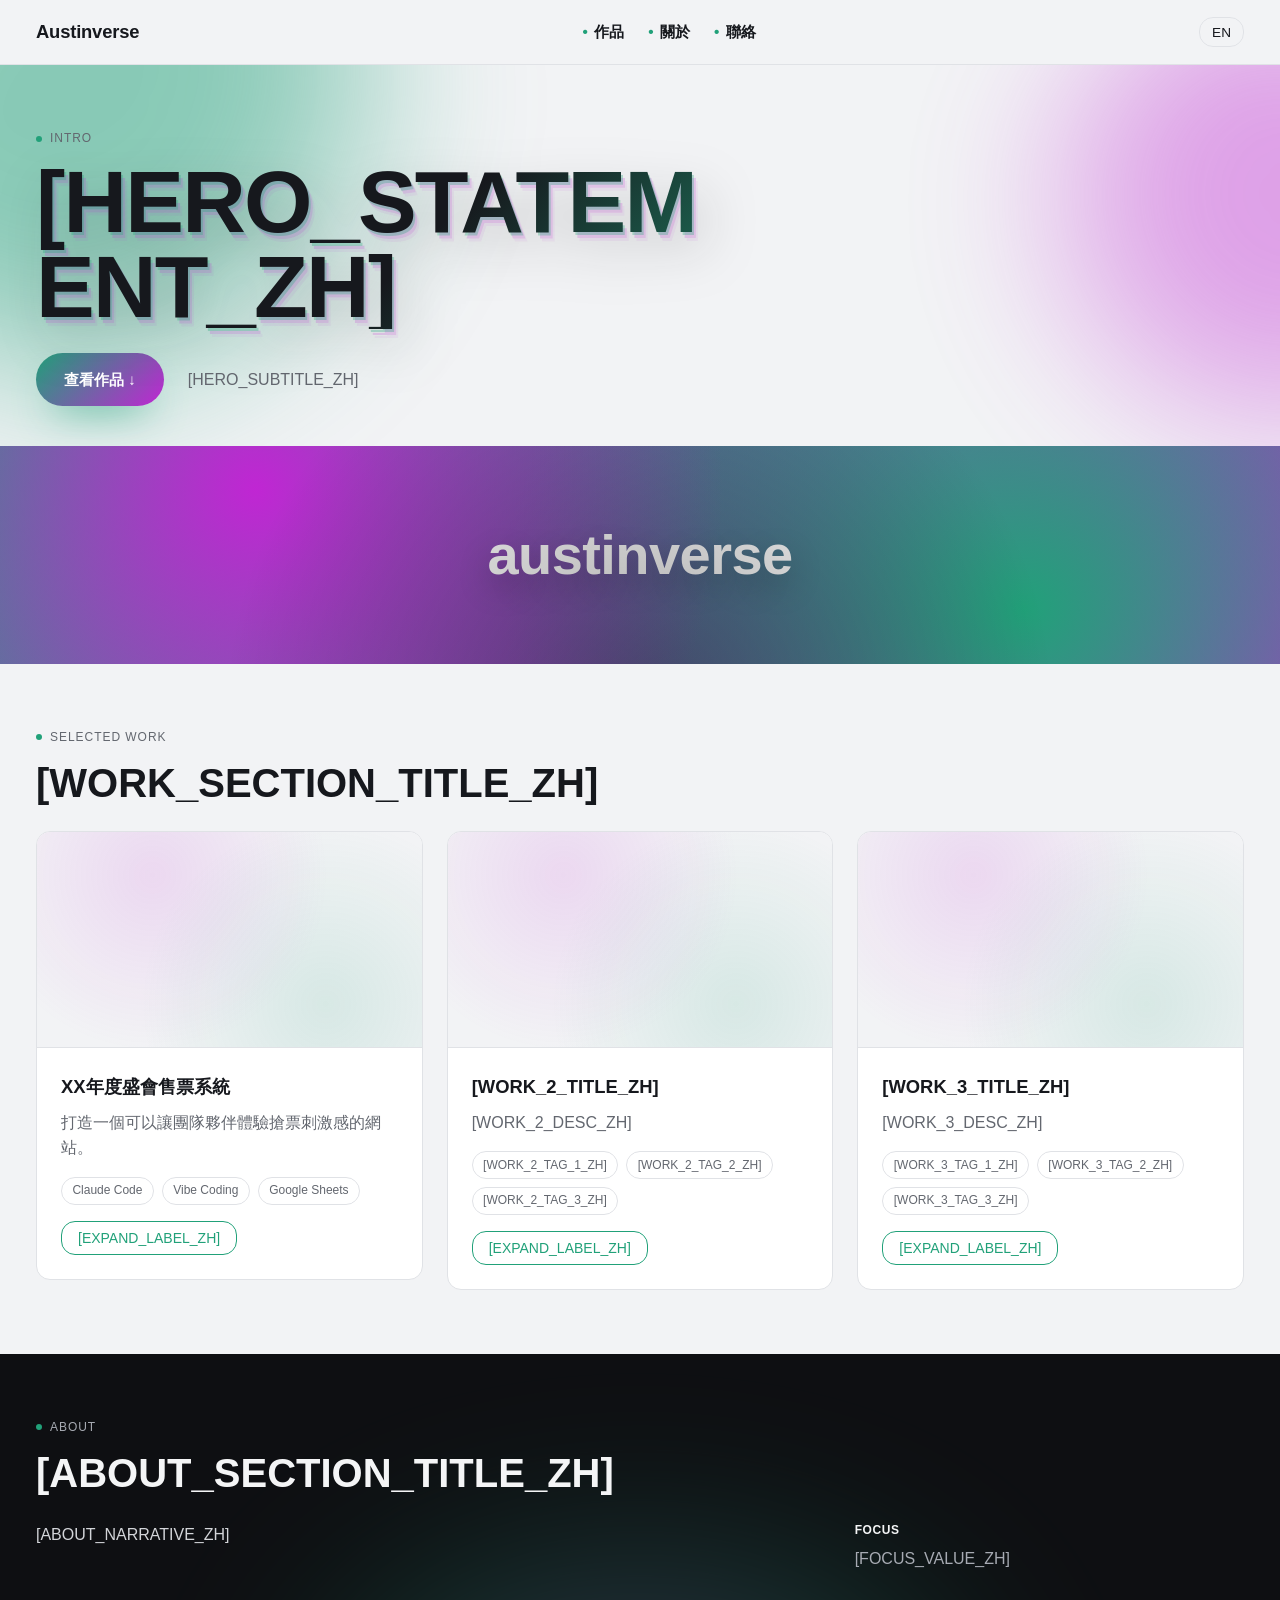
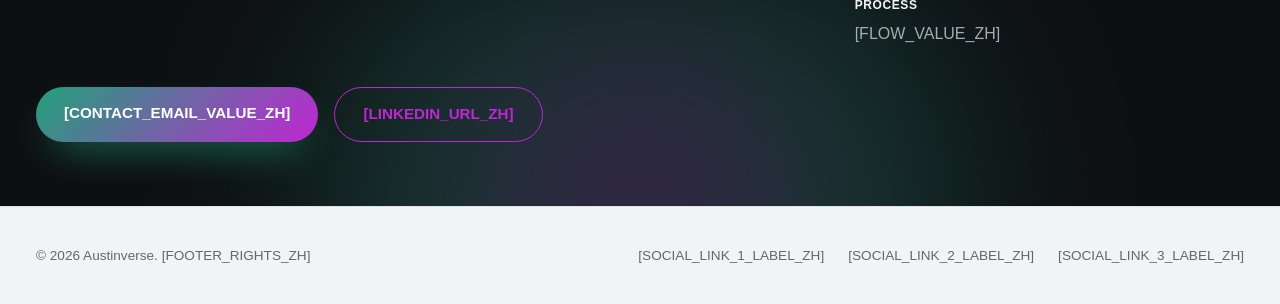
==== commit 51447822: "Deploy bold rendered redesign: dual-accent gradients + CSS 3D tilt Replaces the sidebar layout with " ====
--- a/index.html
+++ b/index.html
@@ -9,164 +9,174 @@
 </head>
 <body>
 
-  <div class="page-shell">
+  <!-- ============ Header / top nav ============ -->
+  <header class="site-header" id="top">
+    <div class="container nav-inner">
+      <a href="#top" class="brand-name">Austinverse</a>
 
-    <!-- ============ Sidebar (identity + nav) ============ -->
-    <aside class="sidebar" id="top">
-      <div class="sidebar-top">
+      <nav class="bullet-nav" id="mainNav" aria-label="Main navigation">
+        <a href="#work"><span class="bullet" aria-hidden="true">&bull;</span><span data-i18n="nav.work">Work</span></a>
+        <a href="#about"><span class="bullet" aria-hidden="true">&bull;</span><span data-i18n="nav.about">About</span></a>
+        <a href="#contact"><span class="bullet" aria-hidden="true">&bull;</span><span data-i18n="nav.contact">Contact</span></a>
+      </nav>
+
+      <div class="nav-controls">
         <button type="button" class="lang-toggle" id="langToggle" aria-label="Switch language">
           <span data-i18n="lang.toggleLabel">EN</span>
         </button>
+        <button type="button" class="nav-toggle" id="navToggle" aria-expanded="false" aria-controls="mainNav" aria-label="Toggle menu">
+          <span class="nav-toggle-bar"></span>
+          <span class="nav-toggle-bar"></span>
+          <span class="nav-toggle-bar"></span>
+        </button>
       </div>
+    </div>
+  </header>
 
-      <div class="avatar" aria-hidden="true">
-        <span data-i18n="sidebar.photoPlaceholder">[PROFILE_PHOTO]</span>
-      </div>
+  <main>
 
-      <p class="role-tag" data-i18n="sidebar.roleTag">[ROLE_TAG]</p>
-      <h1 class="brand-name">Austinverse</h1>
-      <p class="sidebar-tagline" data-i18n="sidebar.tagline">[SIDEBAR_TAGLINE]</p>
-      <p class="sidebar-bio" data-i18n="sidebar.bio">[SIDEBAR_BIO]</p>
-
-      <nav class="bullet-nav" aria-label="Main navigation">
-        <a href="#work"><span class="bullet" aria-hidden="true">&bull;</span><span data-i18n="nav.work">Work</span></a>
-        <a href="#about"><span class="bullet" aria-hidden="true">&bull;</span><span data-i18n="nav.about">About</span></a>
-      </nav>
-
-      <div class="sidebar-meta">
-        <div class="meta-block">
-          <h2 data-i18n="sidebar.focusLabel">[FOCUS_LABEL]</h2>
-          <p data-i18n="sidebar.focusValue">[FOCUS_VALUE]</p>
-        </div>
-        <div class="meta-block">
-          <h2 data-i18n="sidebar.flowLabel">[FLOW_LABEL]</h2>
-          <p data-i18n="sidebar.flowValue">[FLOW_VALUE]</p>
+    <!-- ============ Hero ============ -->
+    <section class="hero" id="hero">
+      <div class="hero-glow hero-glow-a" aria-hidden="true"></div>
+      <div class="hero-glow hero-glow-b" aria-hidden="true"></div>
+      <div class="container hero-inner">
+        <p class="section-label"><span class="dot" aria-hidden="true"></span><span data-i18n="hero.label">INTRO</span></p>
+        <h1 class="hero-statement" data-i18n="hero.statement">[HERO_STATEMENT]</h1>
+        <div class="hero-cta-row">
+          <a href="#work" class="btn-gradient"><span data-i18n="hero.ctaLabel">View Work ↓</span></a>
+          <p class="hero-subtitle" data-i18n="hero.subtitle">[HERO_SUBTITLE]</p>
         </div>
       </div>
-    </aside>
+    </section>
 
-    <!-- ============ Main content ============ -->
-    <main class="content">
+    <!-- ============ Brand divider ============ -->
+    <div class="brand-divider" aria-hidden="true">
+      <span>austinverse</span>
+    </div>
 
-      <!-- Hero / intro -->
-      <section class="content-section" id="hero">
-        <p class="section-label"><span class="dot" aria-hidden="true"></span><span data-i18n="hero.label">INTRO</span></p>
-        <h2 class="section-heading" data-i18n="hero.statement">[HERO_STATEMENT]</h2>
-        <div class="card">
-          <p data-i18n="hero.subtitle">[HERO_SUBTITLE]</p>
-        </div>
-      </section>
-
-      <!-- Work -->
-      <section class="content-section" id="work">
+    <!-- ============ Work ============ -->
+    <section class="content-section" id="work">
+      <div class="container">
         <p class="section-label"><span class="dot" aria-hidden="true"></span><span data-i18n="work.label">SELECTED WORK</span></p>
         <h2 class="section-heading" data-i18n="work.sectionTitle">[WORK_SECTION_TITLE]</h2>
 
         <div class="work-grid">
 
           <!-- Work Card 1 -->
-          <article class="work-card" data-card="1">
-            <div class="work-card-thumb" aria-hidden="true">
-              <button type="button" class="work-card-view" data-target="work-detail-1">
-                <span data-i18n="work.viewLabel">VIEW</span>
-              </button>
-            </div>
-            <div class="work-card-body">
-              <h3 class="work-card-title" data-i18n="work.card1.title">XX年度盛會售票系統</h3>
-              <p class="work-card-desc" data-i18n="work.card1.desc">打造一個可以讓團隊夥伴體驗搶票刺激感的網站。</p>
-              <ul class="work-card-tags">
-                <li data-i18n="work.card1.tag1">Claude Code</li>
-                <li data-i18n="work.card1.tag2">Vibe Coding</li>
-                <li data-i18n="work.card1.tag3">Google Sheets</li>
-              </ul>
-              <button type="button" class="work-card-toggle" aria-expanded="false" aria-controls="work-detail-1">
-                <span data-i18n="work.expandLabel">[EXPAND_LABEL]</span>
-              </button>
-              <div class="work-card-detail" id="work-detail-1" hidden>
-                <p data-i18n="work.card1.detail">這套系統是我不斷跟 Claude Code 對話迭代出來的成果,過程中裝好各種開發環境並串接到 GitHub 進行版本控管,Google Sheets 則用來匯出報名與購票數據。從零到上線大約花了一週,最大的挑戰是環境安裝與層出不窮的 bug;介面風格則是不斷參考其他網站,再依照使用者實際回饋持續調整而成。上線後,團隊第一次擺脫過去用 Google 表單登記票券的方式,體驗到真正的搶票節奏與刺激感——這也是我第一次完整走過 vibe coding 流程的作品,奠定了後續運用 AI 協作開發的基礎。</p>
+          <div class="tilt-wrap">
+            <article class="work-card" data-card="1">
+              <div class="work-card-thumb" aria-hidden="true">
+                <button type="button" class="work-card-view" data-target="work-detail-1">
+                  <span data-i18n="work.viewLabel">VIEW</span>
+                </button>
               </div>
-            </div>
-          </article>
+              <div class="work-card-body">
+                <h3 class="work-card-title" data-i18n="work.card1.title">XX年度盛會售票系統</h3>
+                <p class="work-card-desc" data-i18n="work.card1.desc">打造一個可以讓團隊夥伴體驗搶票刺激感的網站。</p>
+                <ul class="work-card-tags">
+                  <li data-i18n="work.card1.tag1">Claude Code</li>
+                  <li data-i18n="work.card1.tag2">Vibe Coding</li>
+                  <li data-i18n="work.card1.tag3">Google Sheets</li>
+                </ul>
+                <button type="button" class="work-card-toggle" aria-expanded="false" aria-controls="work-detail-1">
+                  <span data-i18n="work.expandLabel">[EXPAND_LABEL]</span>
+                </button>
+                <div class="work-card-detail" id="work-detail-1" hidden>
+                  <p data-i18n="work.card1.detail">這套系統是我不斷跟 Claude Code 對話迭代出來的成果,過程中裝好各種開發環境並串接到 GitHub 進行版本控管,Google Sheets 則用來匯出報名與購票數據。從零到上線大約花了一週,最大的挑戰是環境安裝與層出不窮的 bug;介面風格則是不斷參考其他網站,再依照使用者實際回饋持續調整而成。上線後,團隊第一次擺脫過去用 Google 表單登記票券的方式,體驗到真正的搶票節奏與刺激感——這也是我第一次完整走過 vibe coding 流程的作品,奠定了後續運用 AI 協作開發的基礎。</p>
+                </div>
+              </div>
+            </article>
+          </div>
 
           <!-- Work Card 2 -->
-          <article class="work-card" data-card="2">
-            <div class="work-card-thumb" aria-hidden="true">
-              <button type="button" class="work-card-view" data-target="work-detail-2">
-                <span data-i18n="work.viewLabel">VIEW</span>
-              </button>
-            </div>
-            <div class="work-card-body">
-              <h3 class="work-card-title" data-i18n="work.card2.title">[WORK_2_TITLE]</h3>
-              <p class="work-card-desc" data-i18n="work.card2.desc">[WORK_2_DESC]</p>
-              <ul class="work-card-tags">
-                <li data-i18n="work.card2.tag1">[WORK_2_TAG_1]</li>
-                <li data-i18n="work.card2.tag2">[WORK_2_TAG_2]</li>
-                <li data-i18n="work.card2.tag3">[WORK_2_TAG_3]</li>
-              </ul>
-              <button type="button" class="work-card-toggle" aria-expanded="false" aria-controls="work-detail-2">
-                <span data-i18n="work.expandLabel">[EXPAND_LABEL]</span>
-              </button>
-              <div class="work-card-detail" id="work-detail-2" hidden>
-                <p data-i18n="work.card2.detail">[WORK_2_DETAIL]</p>
+          <div class="tilt-wrap">
+            <article class="work-card" data-card="2">
+              <div class="work-card-thumb" aria-hidden="true">
+                <button type="button" class="work-card-view" data-target="work-detail-2">
+                  <span data-i18n="work.viewLabel">VIEW</span>
+                </button>
               </div>
-            </div>
-          </article>
+              <div class="work-card-body">
+                <h3 class="work-card-title" data-i18n="work.card2.title">[WORK_2_TITLE]</h3>
+                <p class="work-card-desc" data-i18n="work.card2.desc">[WORK_2_DESC]</p>
+                <ul class="work-card-tags">
+                  <li data-i18n="work.card2.tag1">[WORK_2_TAG_1]</li>
+                  <li data-i18n="work.card2.tag2">[WORK_2_TAG_2]</li>
+                  <li data-i18n="work.card2.tag3">[WORK_2_TAG_3]</li>
+                </ul>
+                <button type="button" class="work-card-toggle" aria-expanded="false" aria-controls="work-detail-2">
+                  <span data-i18n="work.expandLabel">[EXPAND_LABEL]</span>
+                </button>
+                <div class="work-card-detail" id="work-detail-2" hidden>
+                  <p data-i18n="work.card2.detail">[WORK_2_DETAIL]</p>
+                </div>
+              </div>
+            </article>
+          </div>
 
           <!-- Work Card 3 -->
-          <article class="work-card" data-card="3">
-            <div class="work-card-thumb" aria-hidden="true">
-              <button type="button" class="work-card-view" data-target="work-detail-3">
-                <span data-i18n="work.viewLabel">VIEW</span>
-              </button>
-            </div>
-            <div class="work-card-body">
-              <h3 class="work-card-title" data-i18n="work.card3.title">[WORK_3_TITLE]</h3>
-              <p class="work-card-desc" data-i18n="work.card3.desc">[WORK_3_DESC]</p>
-              <ul class="work-card-tags">
-                <li data-i18n="work.card3.tag1">[WORK_3_TAG_1]</li>
-                <li data-i18n="work.card3.tag2">[WORK_3_TAG_2]</li>
-                <li data-i18n="work.card3.tag3">[WORK_3_TAG_3]</li>
-              </ul>
-              <button type="button" class="work-card-toggle" aria-expanded="false" aria-controls="work-detail-3">
-                <span data-i18n="work.expandLabel">[EXPAND_LABEL]</span>
-              </button>
-              <div class="work-card-detail" id="work-detail-3" hidden>
-                <p data-i18n="work.card3.detail">[WORK_3_DETAIL]</p>
+          <div class="tilt-wrap">
+            <article class="work-card" data-card="3">
+              <div class="work-card-thumb" aria-hidden="true">
+                <button type="button" class="work-card-view" data-target="work-detail-3">
+                  <span data-i18n="work.viewLabel">VIEW</span>
+                </button>
               </div>
-            </div>
-          </article>
+              <div class="work-card-body">
+                <h3 class="work-card-title" data-i18n="work.card3.title">[WORK_3_TITLE]</h3>
+                <p class="work-card-desc" data-i18n="work.card3.desc">[WORK_3_DESC]</p>
+                <ul class="work-card-tags">
+                  <li data-i18n="work.card3.tag1">[WORK_3_TAG_1]</li>
+                  <li data-i18n="work.card3.tag2">[WORK_3_TAG_2]</li>
+                  <li data-i18n="work.card3.tag3">[WORK_3_TAG_3]</li>
+                </ul>
+                <button type="button" class="work-card-toggle" aria-expanded="false" aria-controls="work-detail-3">
+                  <span data-i18n="work.expandLabel">[EXPAND_LABEL]</span>
+                </button>
+                <div class="work-card-detail" id="work-detail-3" hidden>
+                  <p data-i18n="work.card3.detail">[WORK_3_DETAIL]</p>
+                </div>
+              </div>
+            </article>
+          </div>
 
         </div>
-      </section>
+      </div>
+    </section>
 
-      <!-- About -->
-      <section class="content-section" id="about">
+    <!-- ============ About (full-bleed dark) ============ -->
+    <section class="about-section" id="about">
+      <div class="about-glow" aria-hidden="true"></div>
+      <div class="container about-inner">
         <p class="section-label"><span class="dot" aria-hidden="true"></span><span data-i18n="about.label">ABOUT</span></p>
         <h2 class="section-heading" data-i18n="about.sectionTitle">[ABOUT_SECTION_TITLE]</h2>
 
-        <div class="card">
-          <p data-i18n="about.narrative">[ABOUT_NARRATIVE]</p>
+        <div class="about-grid">
+          <div class="about-narrative" data-i18n="about.narrative">[ABOUT_NARRATIVE]</div>
+          <div class="about-meta-list">
+            <div class="meta-block">
+              <h3 data-i18n="about.focusLabel">FOCUS</h3>
+              <p data-i18n="about.focusValue">[FOCUS_VALUE]</p>
+            </div>
+            <div class="meta-block">
+              <h3 data-i18n="about.flowLabel">PROCESS</h3>
+              <p data-i18n="about.flowValue">[FLOW_VALUE]</p>
+            </div>
+          </div>
         </div>
 
-        <p class="section-label section-label-sub"><span class="dot" aria-hidden="true"></span><span data-i18n="about.contactLabel">CONTACT</span></p>
-        <div class="contact-grid">
-          <div class="card contact-card">
-            <p class="contact-label" data-i18n="about.emailLabel">EMAIL</p>
-            <a href="mailto:PLACEHOLDER_EMAIL@example.com" data-i18n="about.emailValue">[CONTACT_EMAIL_VALUE]</a>
-          </div>
-          <div class="card contact-card">
-            <p class="contact-label" data-i18n="about.linkedinLabel">LINKEDIN</p>
-            <a href="#" id="linkedinLink" target="_blank" rel="noopener noreferrer" data-i18n="about.linkedinValue">[LINKEDIN_URL]</a>
-          </div>
+        <div class="contact-cta-row" id="contact">
+          <a class="btn-gradient" href="mailto:PLACEHOLDER_EMAIL@example.com" data-i18n="about.emailValue">[CONTACT_EMAIL_VALUE]</a>
+          <a class="btn-outline" href="#" id="linkedinLink" target="_blank" rel="noopener noreferrer" data-i18n="about.linkedinValue">[LINKEDIN_URL]</a>
         </div>
-      </section>
+      </div>
+    </section>
 
-    </main>
-  </div>
+  </main>
 
   <!-- ============ Footer ============ -->
   <footer class="site-footer">
-    <div class="footer-inner">
+    <div class="container footer-inner">
       <p class="footer-copyright">
         <span>&copy; <span id="year"></span> Austinverse.</span>
         <span data-i18n="footer.rights">[FOOTER_RIGHTS]</span>
--- a/style.css
+++ b/style.css
@@ -1,33 +1,40 @@
 /* ==========================================================================
-   Austinverse — Portfolio Scaffold
+   Austinverse — Portfolio
    Vanilla CSS, mobile-first, single breakpoint at 768px.
-   Layout: sticky identity sidebar + scrolling content, light theme.
+   Bold rendered style: dual accent gradients, glow, CSS-only 3D tilt.
    ========================================================================== */
 
 /* ---------- Design tokens ---------- */
 :root {
   --color-bg: #f2f3f5;
   --color-bg-elevated: #ffffff;
+  --color-bg-dark: #0e0f12;
   --color-border: #e0e2e6;
+  --color-border-dark: rgba(244, 245, 246, 0.14);
   --color-text: #16181d;
+  --color-text-inverse: #f4f5f6;
   --color-text-muted: #63676f;
-  --color-accent: #1f6f68;
+  --color-text-muted-dark: #a7abb3;
+  --color-accent: #21a179;
+  --color-accent-dark: #16785a;
+  --color-accent-pop: #c026d3;
+  --color-accent-pop-dark: #9a1ea8;
   --color-accent-contrast: #ffffff;
 
   --font-sans: -apple-system, BlinkMacSystemFont, "Segoe UI", Roboto, "Helvetica Neue",
     Arial, "PingFang TC", "Noto Sans TC", "Microsoft JhengHei", sans-serif;
 
-  --container-max: 1180px;
-  --sidebar-width: 280px;
+  --container-max: 1240px;
   --space-1: 0.5rem;
   --space-2: 1rem;
   --space-3: 1.5rem;
   --space-4: 2.5rem;
   --space-5: 4rem;
 
-  --radius: 10px;
+  --radius: 14px;
   --transition-fast: 150ms ease;
   --transition-base: 250ms ease;
+  --transition-tilt: 260ms cubic-bezier(0.2, 0.8, 0.2, 1);
 }
 
 /* ---------- Reset ---------- */
@@ -71,25 +78,62 @@
   cursor: pointer;
 }
 
-/* ---------- Page shell (sidebar + content) ---------- */
-.page-shell {
+.container {
   max-width: var(--container-max);
   margin-inline: auto;
-  padding: var(--space-3) var(--space-2) var(--space-5);
-  display: flex;
-  flex-direction: column;
-  gap: var(--space-4);
-}
-
-/* ---------- Sidebar ---------- */
-.sidebar {
-  animation: fade-up 600ms ease both;
-}
-
-.sidebar-top {
-  display: flex;
-  justify-content: flex-end;
-  margin-bottom: var(--space-2);
+  padding-inline: var(--space-2);
+}
+
+/* ---------- Header / top nav ---------- */
+.site-header {
+  position: sticky;
+  top: 0;
+  z-index: 50;
+  background-color: rgba(242, 243, 245, 0.9);
+  backdrop-filter: blur(6px);
+  border-bottom: 1px solid var(--color-border);
+}
+
+.nav-inner {
+  display: flex;
+  align-items: center;
+  justify-content: space-between;
+  gap: var(--space-2);
+  height: 64px;
+}
+
+.brand-name {
+  font-weight: 900;
+  font-size: 1.15rem;
+  letter-spacing: -0.01em;
+}
+
+.bullet-nav {
+  display: none;
+}
+
+.bullet-nav a {
+  display: inline-flex;
+  align-items: center;
+  gap: 0.4rem;
+  font-weight: 700;
+  font-size: 0.95rem;
+  transition: color var(--transition-fast);
+}
+
+.bullet-nav a:hover,
+.bullet-nav a:focus-visible {
+  color: var(--color-accent);
+}
+
+.bullet-nav .bullet {
+  color: var(--color-accent);
+}
+
+.nav-controls {
+  display: flex;
+  align-items: center;
+  gap: var(--space-2);
 }
 
 .lang-toggle {
@@ -98,7 +142,7 @@
   color: var(--color-text);
   border-radius: var(--radius);
   padding: 0.4rem 0.75rem;
-  font-size: 0.8rem;
+  font-size: 0.85rem;
   transition: border-color var(--transition-fast), color var(--transition-fast);
 }
 
@@ -108,98 +152,44 @@
   color: var(--color-accent);
 }
 
-.avatar {
-  width: 120px;
-  height: 120px;
-  border-radius: var(--radius);
+.nav-toggle {
+  display: flex;
+  flex-direction: column;
+  justify-content: center;
+  gap: 4px;
+  width: 32px;
+  height: 32px;
+  background: transparent;
+  border: none;
+  padding: 0;
+}
+
+.nav-toggle-bar {
+  display: block;
+  width: 100%;
+  height: 2px;
+  background-color: var(--color-text);
+  transition: transform var(--transition-fast), opacity var(--transition-fast);
+}
+
+.bullet-nav.is-open {
+  display: flex;
+  flex-direction: column;
+  gap: var(--space-2);
+  position: absolute;
+  top: 64px;
+  left: 0;
+  right: 0;
   background-color: var(--color-bg-elevated);
-  border: 1px solid var(--color-border);
-  display: flex;
-  align-items: center;
-  justify-content: center;
-  text-align: center;
-  color: var(--color-text-muted);
-  font-size: 0.7rem;
-  margin-bottom: var(--space-3);
-}
-
-.role-tag {
-  font-size: 0.75rem;
-  letter-spacing: 0.08em;
-  text-transform: uppercase;
-  color: var(--color-text-muted);
-  margin: 0 0 0.4rem;
-}
-
-.brand-name {
-  font-size: 1.75rem;
-  font-weight: 700;
-  margin: 0 0 0.3rem;
-}
-
-.sidebar-tagline {
-  color: var(--color-text-muted);
-  margin: 0 0 var(--space-2);
-}
-
-.sidebar-bio {
-  color: var(--color-text-muted);
-  margin: 0 0 var(--space-3);
-  max-width: 32rem;
-}
-
-.bullet-nav {
-  display: flex;
-  gap: var(--space-3);
-  margin-bottom: var(--space-4);
-}
-
-.bullet-nav a {
-  display: inline-flex;
-  align-items: center;
-  gap: 0.4rem;
-  font-weight: 600;
-  transition: color var(--transition-fast);
-}
-
-.bullet-nav a:hover,
-.bullet-nav a:focus-visible {
-  color: var(--color-accent);
-}
-
-.bullet-nav .bullet {
-  color: var(--color-accent);
-}
-
-.sidebar-meta {
-  display: flex;
-  flex-wrap: wrap;
-  gap: var(--space-4);
-  max-width: 40rem;
-}
-
-.meta-block h2 {
-  font-size: 0.75rem;
-  letter-spacing: 0.05em;
-  text-transform: uppercase;
-  color: var(--color-text-muted);
-  margin: 0 0 0.4rem;
-}
-
-.meta-block p {
-  margin: 0;
-  color: var(--color-text-muted);
-}
-
-/* ---------- Content ---------- */
-.content {
-  display: flex;
-  flex-direction: column;
-  gap: var(--space-5);
-}
-
-.content-section {
-  scroll-margin-top: var(--space-3);
+  border-bottom: 1px solid var(--color-border);
+  padding: var(--space-2);
+}
+
+/* ---------- Section shared ---------- */
+.content-section,
+.hero,
+.about-section {
+  scroll-margin-top: 64px;
 }
 
 .section-label {
@@ -213,10 +203,6 @@
   margin: 0 0 0.75rem;
 }
 
-.section-label-sub {
-  margin-top: var(--space-4);
-}
-
 .section-label .dot {
   width: 6px;
   height: 6px;
@@ -226,11 +212,12 @@
 }
 
 .section-heading {
-  font-size: clamp(1.5rem, 4vw, 2.25rem);
-  font-weight: 700;
-  line-height: 1.25;
+  font-size: clamp(1.75rem, 4.5vw, 2.5rem);
+  font-weight: 900;
+  line-height: 1.2;
   margin: 0 0 var(--space-3);
-  max-width: 30ch;
+  max-width: 22ch;
+  text-transform: uppercase;
 }
 
 .card {
@@ -241,22 +228,189 @@
   color: var(--color-text-muted);
 }
 
+/* ---------- Buttons ---------- */
+.btn-gradient {
+  display: inline-block;
+  background: linear-gradient(135deg, var(--color-accent), var(--color-accent-pop));
+  color: var(--color-accent-contrast);
+  padding: 0.9rem 1.75rem;
+  border-radius: 999px;
+  font-weight: 800;
+  font-size: 0.95rem;
+  box-shadow: 0 18px 40px -18px var(--color-accent);
+  transition: transform var(--transition-fast), box-shadow var(--transition-fast);
+}
+
+.btn-gradient:hover,
+.btn-gradient:focus-visible {
+  transform: perspective(600px) rotateX(8deg) translateY(-3px);
+  box-shadow: 0 22px 44px -16px var(--color-accent-pop);
+}
+
+.btn-outline {
+  display: inline-block;
+  border: 1px solid var(--color-accent-pop);
+  color: var(--color-accent-pop);
+  padding: 0.9rem 1.75rem;
+  border-radius: 999px;
+  font-weight: 800;
+  font-size: 0.95rem;
+  transition: background-color var(--transition-fast), color var(--transition-fast);
+}
+
+.btn-outline:hover,
+.btn-outline:focus-visible {
+  background-color: var(--color-accent-pop);
+  color: #ffffff;
+}
+
+/* ---------- Hero ---------- */
+.hero {
+  position: relative;
+  overflow: hidden;
+  padding-block: var(--space-5) var(--space-4);
+}
+
+.hero-glow {
+  position: absolute;
+  width: 620px;
+  height: 620px;
+  border-radius: 50%;
+  filter: blur(60px);
+  pointer-events: none;
+}
+
+.hero-glow-a {
+  top: -220px;
+  left: -160px;
+  background: radial-gradient(circle at 35% 35%, var(--color-accent) 0%, var(--color-accent) 35%, transparent 72%);
+  opacity: 0.5;
+}
+
+.hero-glow-b {
+  top: -80px;
+  right: -220px;
+  width: 520px;
+  height: 520px;
+  background: radial-gradient(circle at 60% 40%, var(--color-accent-pop) 0%, var(--color-accent-pop) 30%, transparent 70%);
+  opacity: 0.4;
+}
+
+.hero-inner {
+  position: relative;
+}
+
+.hero-statement {
+  font-size: clamp(2.25rem, 7vw, 5.5rem);
+  font-weight: 900;
+  line-height: 0.96;
+  letter-spacing: -0.02em;
+  text-transform: uppercase;
+  margin: 0 0 var(--space-3);
+  max-width: 14ch;
+  overflow-wrap: break-word;
+  word-break: break-word;
+  color: var(--color-text);
+}
+
+@supports (background-clip: text) or (-webkit-background-clip: text) {
+  .hero-statement {
+    background: linear-gradient(135deg, var(--color-text) 55%, var(--color-accent) 120%);
+    -webkit-background-clip: text;
+    background-clip: text;
+    color: transparent;
+    filter: drop-shadow(2px 3px 0 rgba(33, 161, 121, 0.3))
+      drop-shadow(4px 6px 0 rgba(192, 38, 211, 0.2))
+      drop-shadow(10px 18px 26px rgba(14, 15, 18, 0.18));
+  }
+}
+
+.hero-statement .accent-word {
+  color: var(--color-accent-pop);
+}
+
+@supports (background-clip: text) or (-webkit-background-clip: text) {
+  .hero-statement .accent-word {
+    background: linear-gradient(120deg, var(--color-accent), var(--color-accent-pop));
+    -webkit-background-clip: text;
+    background-clip: text;
+    color: transparent;
+  }
+}
+
+.hero-cta-row {
+  display: flex;
+  align-items: center;
+  gap: var(--space-3);
+  flex-wrap: wrap;
+  margin-top: var(--space-3);
+}
+
+.hero-subtitle {
+  color: var(--color-text-muted);
+  max-width: 26rem;
+  margin: 0;
+  font-size: 1rem;
+  line-height: 1.6;
+}
+
+/* ---------- Brand divider ---------- */
+.brand-divider {
+  position: relative;
+  overflow: hidden;
+  padding: var(--space-5) 0;
+  display: flex;
+  align-items: center;
+  justify-content: center;
+  background:
+    radial-gradient(circle at 20% 20%, var(--color-accent-pop) 0%, transparent 45%),
+    radial-gradient(circle at 80% 75%, var(--color-accent) 0%, transparent 50%),
+    linear-gradient(135deg, var(--color-accent), var(--color-accent-pop));
+}
+
+.brand-divider::after {
+  content: "";
+  position: absolute;
+  inset: 0;
+  background: radial-gradient(circle at 50% 120%, rgba(0, 0, 0, 0.35), transparent 60%);
+}
+
+.brand-divider span {
+  position: relative;
+  font-size: clamp(1.75rem, 5vw, 3.5rem);
+  font-weight: 900;
+  letter-spacing: -0.01em;
+  color: #ffffff;
+  text-transform: lowercase;
+  text-shadow: 0 12px 32px rgba(0, 0, 0, 0.25);
+}
+
 /* ---------- Work ---------- */
+.content-section {
+  padding-block: var(--space-5);
+}
+
 .work-grid {
   display: grid;
   grid-template-columns: 1fr;
   gap: var(--space-3);
 }
 
+.tilt-wrap {
+  perspective: 1100px;
+}
+
 .work-card {
+  position: relative;
   background-color: var(--color-bg-elevated);
   border: 1px solid var(--color-border);
   border-radius: var(--radius);
   overflow: hidden;
   opacity: 0;
   transform: translateY(16px);
-  transition: opacity var(--transition-base), transform var(--transition-base),
-    border-color var(--transition-fast);
+  transform-style: preserve-3d;
+  transition: opacity var(--transition-base), transform var(--transition-tilt),
+    border-color var(--transition-fast), box-shadow var(--transition-tilt);
 }
 
 .work-card.is-visible {
@@ -264,14 +418,36 @@
   transform: translateY(0);
 }
 
+.work-card::after {
+  content: "";
+  position: absolute;
+  inset: 0;
+  border-radius: inherit;
+  background: linear-gradient(135deg, var(--color-accent), var(--color-accent-pop));
+  transform: translateZ(-26px) translateY(14px);
+  opacity: 0;
+  transition: opacity var(--transition-tilt);
+  z-index: -1;
+  pointer-events: none;
+}
+
 .work-card:hover {
   border-color: var(--color-accent);
+  transform: translateY(0) rotateX(7deg) rotateY(-9deg) translateY(-8px);
+  box-shadow: 0 30px 54px -22px rgba(192, 38, 211, 0.5);
+}
+
+.work-card:hover::after {
+  opacity: 0.85;
 }
 
 .work-card-thumb {
   position: relative;
   aspect-ratio: 16 / 9;
-  background-color: var(--color-bg);
+  background:
+    radial-gradient(circle at 30% 20%, rgba(192, 38, 211, 0.13), transparent 55%),
+    radial-gradient(circle at 75% 80%, rgba(33, 161, 121, 0.13), transparent 55%),
+    var(--color-bg);
   border-bottom: 1px solid var(--color-border);
   display: flex;
   align-items: center;
@@ -279,14 +455,15 @@
 }
 
 .work-card-view {
-  width: 64px;
-  height: 64px;
+  width: 60px;
+  height: 60px;
   border-radius: 50%;
   border: none;
-  background-color: var(--color-accent);
+  background: linear-gradient(135deg, var(--color-accent), var(--color-accent-pop));
+  box-shadow: 0 14px 28px -12px var(--color-accent-pop);
   color: var(--color-accent-contrast);
   font-size: 0.7rem;
-  font-weight: 700;
+  font-weight: 800;
   letter-spacing: 0.05em;
   opacity: 0;
   transform: scale(0.85);
@@ -305,6 +482,7 @@
 
 .work-card-title {
   font-size: 1.15rem;
+  font-weight: 800;
   margin: 0 0 var(--space-1);
 }
 
@@ -355,46 +533,74 @@
   display: none;
 }
 
-/* ---------- About / Contact ---------- */
-.contact-grid {
+/* ---------- About (full-bleed dark) ---------- */
+.about-section {
+  position: relative;
+  overflow: hidden;
+  background-color: var(--color-bg-dark);
+  color: var(--color-text-inverse);
+  padding-block: var(--space-5);
+}
+
+.about-glow {
+  position: absolute;
+  bottom: -260px;
+  left: 50%;
+  transform: translateX(-50%);
+  width: 900px;
+  height: 520px;
+  border-radius: 50%;
+  background: radial-gradient(circle, var(--color-accent-pop) 0%, var(--color-accent) 45%, transparent 75%);
+  filter: blur(90px);
+  opacity: 0.3;
+  pointer-events: none;
+}
+
+.about-inner {
+  position: relative;
+}
+
+.about-section .section-label {
+  color: var(--color-text-muted-dark);
+}
+
+.about-grid {
   display: grid;
   grid-template-columns: 1fr;
-  gap: var(--space-2);
-}
-
-.contact-card {
-  opacity: 0;
-  transform: translateY(16px);
-  transition: opacity var(--transition-base), transform var(--transition-base),
-    border-color var(--transition-fast);
-}
-
-.contact-card.is-visible {
-  opacity: 1;
-  transform: translateY(0);
-}
-
-.contact-card:hover {
-  border-color: var(--color-accent);
-}
-
-.contact-label {
+  gap: var(--space-4);
+  margin-bottom: var(--space-4);
+}
+
+.about-narrative {
+  font-size: 1rem;
+  line-height: 1.75;
+  color: #d3d5d9;
+}
+
+.about-meta-list {
+  display: flex;
+  flex-direction: column;
+  gap: var(--space-3);
+}
+
+.about-meta-list h3 {
   font-size: 0.75rem;
   letter-spacing: 0.05em;
   text-transform: uppercase;
-  color: var(--color-text-muted);
   margin: 0 0 0.4rem;
-}
-
-.contact-card a {
-  color: var(--color-accent);
-  font-weight: 600;
-  transition: opacity var(--transition-fast);
-}
-
-.contact-card a:hover,
-.contact-card a:focus-visible {
-  opacity: 0.75;
+  color: var(--color-text-inverse);
+}
+
+.about-meta-list p {
+  margin: 0;
+  color: var(--color-text-muted-dark);
+}
+
+.contact-cta-row {
+  display: flex;
+  gap: var(--space-2);
+  flex-wrap: wrap;
+  scroll-margin-top: 64px;
 }
 
 /* ---------- Footer ---------- */
@@ -404,9 +610,6 @@
 }
 
 .footer-inner {
-  max-width: var(--container-max);
-  margin-inline: auto;
-  padding-inline: var(--space-2);
   display: flex;
   flex-direction: column;
   gap: var(--space-2);
@@ -428,58 +631,54 @@
   color: var(--color-accent);
 }
 
-/* ---------- Animations ---------- */
-@keyframes fade-up {
-  from {
-    opacity: 0;
-    transform: translateY(24px);
-  }
-  to {
-    opacity: 1;
-    transform: translateY(0);
-  }
-}
-
+/* ---------- Reduced motion ---------- */
 @media (prefers-reduced-motion: reduce) {
   html {
     scroll-behavior: auto;
   }
-  .sidebar,
   .work-card,
-  .contact-card {
-    animation: none;
+  .btn-gradient {
     transition: none;
-    opacity: 1;
+  }
+  .work-card:hover {
+    transform: none;
+  }
+  .btn-gradient:hover {
     transform: none;
   }
 }
 
 /* ---------- Breakpoint: 768px ---------- */
 @media (min-width: 768px) {
-  .page-shell {
+  .bullet-nav {
+    display: flex;
+    gap: var(--space-3);
+  }
+
+  .bullet-nav.is-open {
+    position: static;
+    background-color: transparent;
+    border-bottom: none;
     flex-direction: row;
-    align-items: flex-start;
-    gap: var(--space-5);
-    padding-block: var(--space-5);
-  }
-
-  .sidebar {
-    flex: 0 0 var(--sidebar-width);
-    position: sticky;
-    top: var(--space-4);
-  }
-
-  .content {
-    flex: 1;
-    min-width: 0;
+    padding: 0;
+  }
+
+  .nav-toggle {
+    display: none;
   }
 
   .work-grid {
     grid-template-columns: repeat(2, 1fr);
   }
 
-  .contact-grid {
-    grid-template-columns: repeat(2, 1fr);
+  .about-grid {
+    grid-template-columns: 2fr 1fr;
+  }
+
+  .footer-inner {
+    flex-direction: row;
+    align-items: center;
+    justify-content: space-between;
   }
 }
 
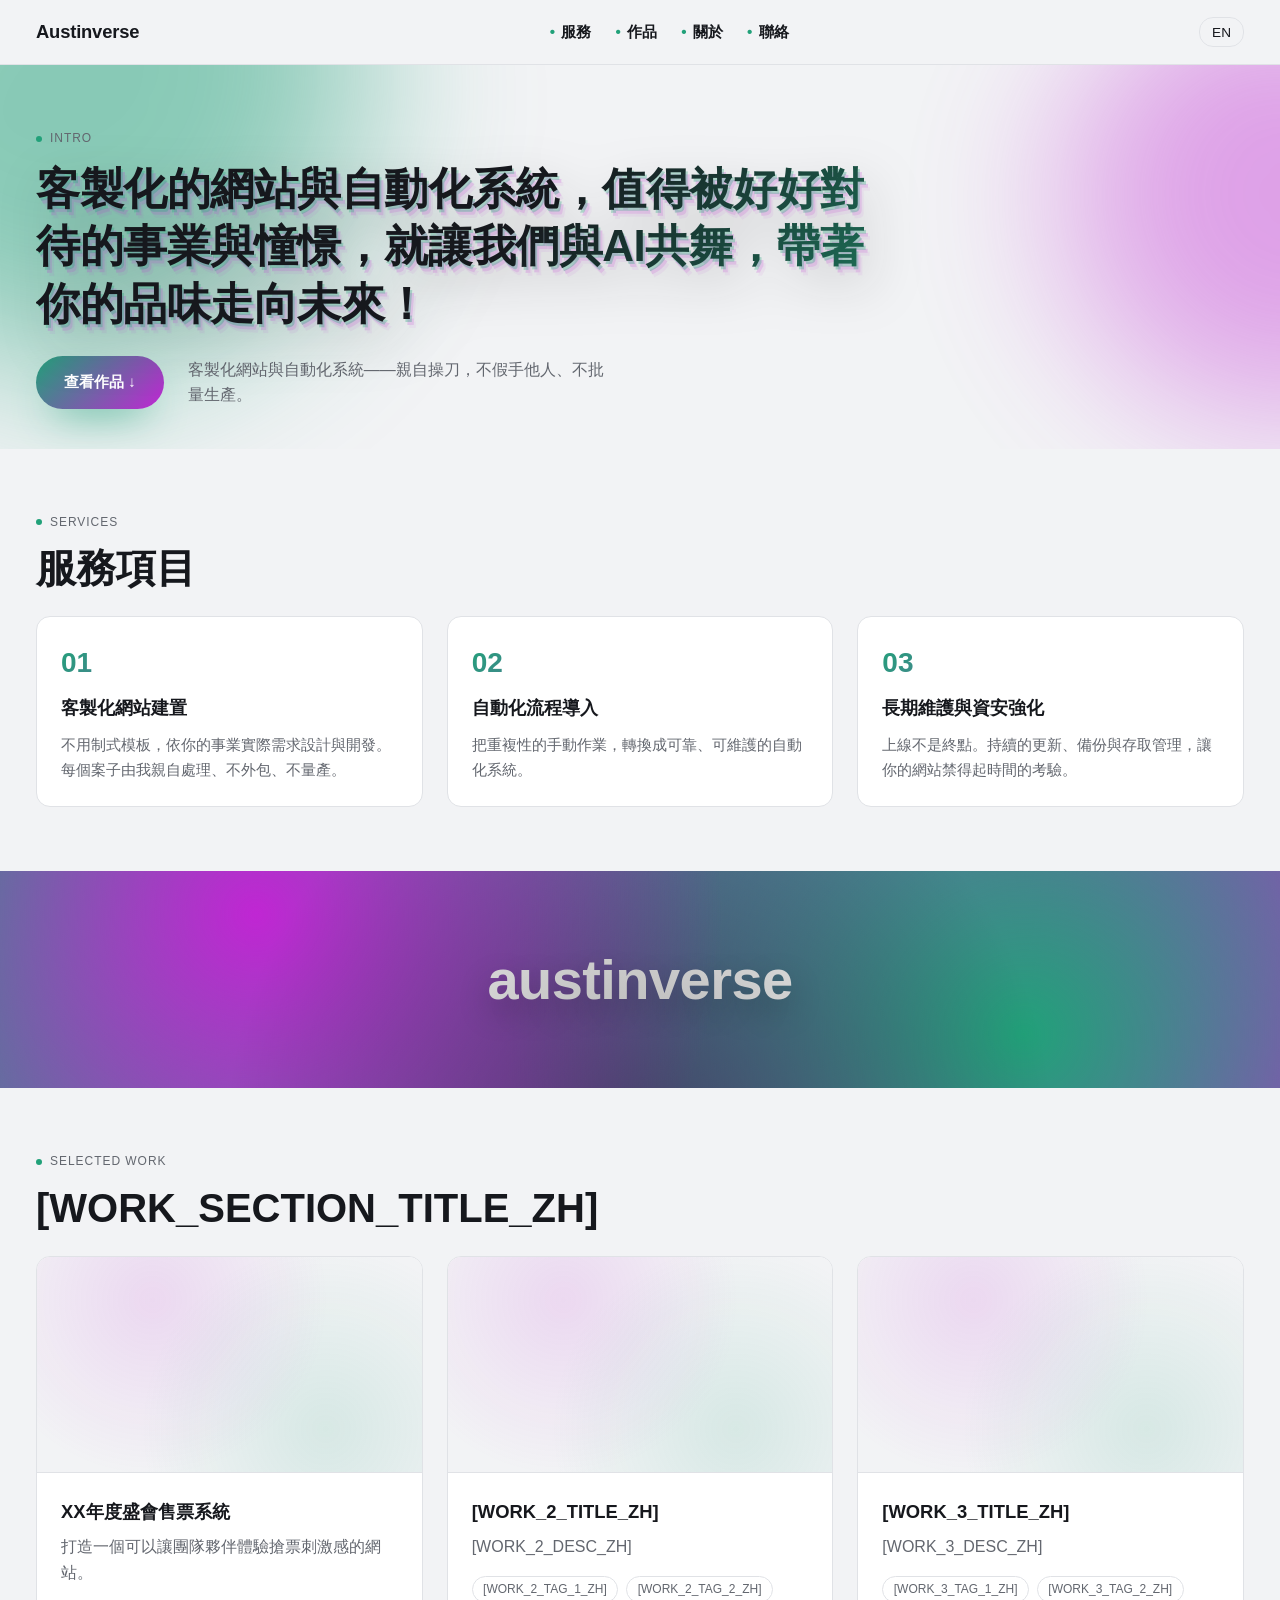
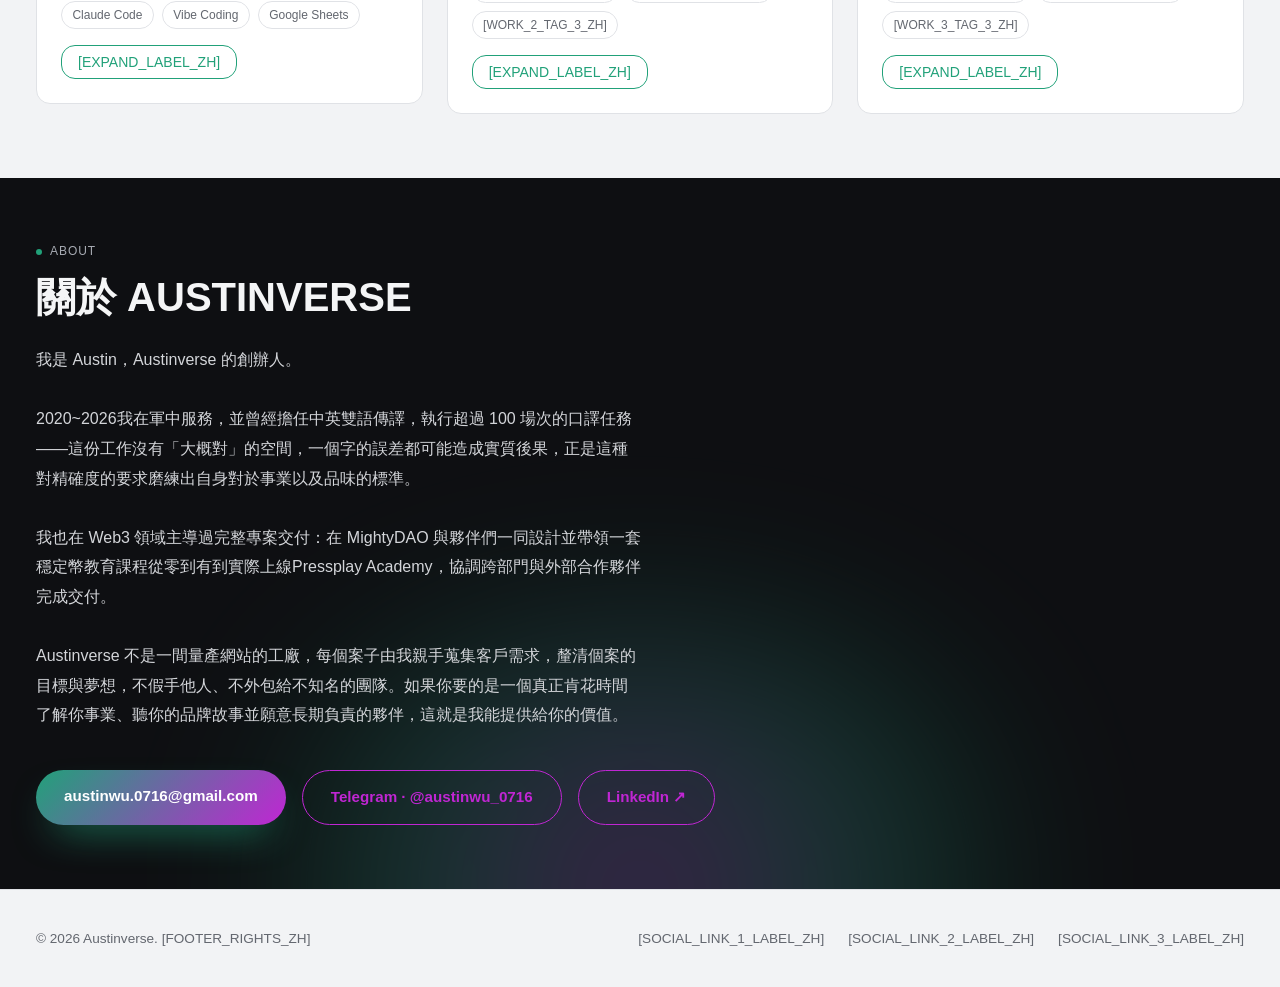
==== commit 74fea200: "Fill Hero/Services/About with real content, add Services section Adds a new Services section (3 item" ====
--- a/index.html
+++ b/index.html
@@ -15,6 +15,7 @@
       <a href="#top" class="brand-name">Austinverse</a>
 
       <nav class="bullet-nav" id="mainNav" aria-label="Main navigation">
+        <a href="#services"><span class="bullet" aria-hidden="true">&bull;</span><span data-i18n="nav.services">Services</span></a>
         <a href="#work"><span class="bullet" aria-hidden="true">&bull;</span><span data-i18n="nav.work">Work</span></a>
         <a href="#about"><span class="bullet" aria-hidden="true">&bull;</span><span data-i18n="nav.about">About</span></a>
         <a href="#contact"><span class="bullet" aria-hidden="true">&bull;</span><span data-i18n="nav.contact">Contact</span></a>
@@ -41,10 +42,39 @@
       <div class="hero-glow hero-glow-b" aria-hidden="true"></div>
       <div class="container hero-inner">
         <p class="section-label"><span class="dot" aria-hidden="true"></span><span data-i18n="hero.label">INTRO</span></p>
-        <h1 class="hero-statement" data-i18n="hero.statement">[HERO_STATEMENT]</h1>
+        <h1 class="hero-statement" data-i18n="hero.statement">客製化的網站與自動化系統，值得被好好對待的事業與憧憬，就讓我們與AI共舞，帶著你的品味走向未來！</h1>
         <div class="hero-cta-row">
-          <a href="#work" class="btn-gradient"><span data-i18n="hero.ctaLabel">View Work ↓</span></a>
-          <p class="hero-subtitle" data-i18n="hero.subtitle">[HERO_SUBTITLE]</p>
+          <a href="#work" class="btn-gradient"><span data-i18n="hero.ctaLabel">查看作品 ↓</span></a>
+          <p class="hero-subtitle" data-i18n="hero.subtitle">Custom-built websites and automation — handled personally, not mass-produced.</p>
+        </div>
+      </div>
+    </section>
+
+    <!-- ============ Services ============ -->
+    <section class="content-section" id="services">
+      <div class="container">
+        <p class="section-label"><span class="dot" aria-hidden="true"></span><span data-i18n="services.label">SERVICES</span></p>
+        <h2 class="section-heading" data-i18n="services.sectionTitle">服務項目</h2>
+
+        <div class="services-grid">
+          <article class="service-card">
+            <span class="service-index" aria-hidden="true">01</span>
+            <h3 data-i18n="services.item1.title">客製化網站建置</h3>
+            <p data-i18n="services.item1.desc">不用制式模板，依你的事業實際需求設計與開發。每個案子由我親自處理、不外包、不量產。</p>
+            <!-- 已交付案例連結：待第一個案子完成後補上 -->
+          </article>
+          <article class="service-card">
+            <span class="service-index" aria-hidden="true">02</span>
+            <h3 data-i18n="services.item2.title">自動化流程導入</h3>
+            <p data-i18n="services.item2.desc">把重複性的手動作業，轉換成可靠、可維護的自動化系統。</p>
+            <!-- 已交付案例連結：待第一個案子完成後補上 -->
+          </article>
+          <article class="service-card">
+            <span class="service-index" aria-hidden="true">03</span>
+            <h3 data-i18n="services.item3.title">長期維護與資安強化</h3>
+            <p data-i18n="services.item3.desc">上線不是終點。持續的更新、備份與存取管理，讓你的網站禁得起時間的考驗。</p>
+            <!-- 已交付案例連結：待第一個案子完成後補上 -->
+          </article>
         </div>
       </div>
     </section>
@@ -149,25 +179,20 @@
       <div class="about-glow" aria-hidden="true"></div>
       <div class="container about-inner">
         <p class="section-label"><span class="dot" aria-hidden="true"></span><span data-i18n="about.label">ABOUT</span></p>
-        <h2 class="section-heading" data-i18n="about.sectionTitle">[ABOUT_SECTION_TITLE]</h2>
-
-        <div class="about-grid">
-          <div class="about-narrative" data-i18n="about.narrative">[ABOUT_NARRATIVE]</div>
-          <div class="about-meta-list">
-            <div class="meta-block">
-              <h3 data-i18n="about.focusLabel">FOCUS</h3>
-              <p data-i18n="about.focusValue">[FOCUS_VALUE]</p>
-            </div>
-            <div class="meta-block">
-              <h3 data-i18n="about.flowLabel">PROCESS</h3>
-              <p data-i18n="about.flowValue">[FLOW_VALUE]</p>
-            </div>
-          </div>
-        </div>
+        <h2 class="section-heading" data-i18n="about.sectionTitle">關於 Austinverse</h2>
+
+        <div class="about-narrative" data-i18n="about.narrative">我是 Austin，Austinverse 的創辦人。
+
+2020~2026我在軍中服務，並曾經擔任中英雙語傳譯，執行超過 100 場次的口譯任務——這份工作沒有「大概對」的空間，一個字的誤差都可能造成實質後果，正是這種對精確度的要求磨練出自身對於事業以及品味的標準。
+
+我也在 Web3 領域主導過完整專案交付：在 MightyDAO 與夥伴們一同設計並帶領一套穩定幣教育課程從零到有到實際上線Pressplay Academy，協調跨部門與外部合作夥伴完成交付。
+
+Austinverse 不是一間量產網站的工廠，每個案子由我親手蒐集客戶需求，釐清個案的目標與夢想，不假手他人、不外包給不知名的團隊。如果你要的是一個真正肯花時間了解你事業、聽你的品牌故事並願意長期負責的夥伴，這就是我能提供給你的價值。</div>
 
         <div class="contact-cta-row" id="contact">
-          <a class="btn-gradient" href="mailto:PLACEHOLDER_EMAIL@example.com" data-i18n="about.emailValue">[CONTACT_EMAIL_VALUE]</a>
-          <a class="btn-outline" href="#" id="linkedinLink" target="_blank" rel="noopener noreferrer" data-i18n="about.linkedinValue">[LINKEDIN_URL]</a>
+          <a class="btn-gradient" href="mailto:austinwu.0716@gmail.com" data-i18n="about.emailValue">austinwu.0716@gmail.com</a>
+          <a class="btn-outline" href="https://t.me/austinwu_0716" target="_blank" rel="noopener noreferrer" data-i18n="about.telegramValue">Telegram · @austinwu_0716</a>
+          <a class="btn-outline" href="https://www.linkedin.com/in/yuantun-wu-a587203a8/" target="_blank" rel="noopener noreferrer" data-i18n="about.linkedinValue">LinkedIn ↗</a>
         </div>
       </div>
     </section>
--- a/style.css
+++ b/style.css
@@ -301,13 +301,12 @@
 }
 
 .hero-statement {
-  font-size: clamp(2.25rem, 7vw, 5.5rem);
+  font-size: clamp(1.75rem, 3.6vw, 2.75rem);
   font-weight: 900;
-  line-height: 0.96;
-  letter-spacing: -0.02em;
-  text-transform: uppercase;
+  line-height: 1.3;
+  letter-spacing: -0.01em;
   margin: 0 0 var(--space-3);
-  max-width: 14ch;
+  max-width: 34ch;
   overflow-wrap: break-word;
   word-break: break-word;
   color: var(--color-text);
@@ -352,6 +351,55 @@
   margin: 0;
   font-size: 1rem;
   line-height: 1.6;
+}
+
+/* ---------- Services ---------- */
+.services-grid {
+  display: grid;
+  grid-template-columns: 1fr;
+  gap: var(--space-3);
+}
+
+.service-card {
+  background-color: var(--color-bg-elevated);
+  border: 1px solid var(--color-border);
+  border-radius: var(--radius);
+  padding: var(--space-3);
+  transition: border-color var(--transition-fast);
+}
+
+.service-card:hover {
+  border-color: var(--color-accent);
+}
+
+.service-index {
+  display: block;
+  font-size: 1.75rem;
+  font-weight: 900;
+  margin-bottom: 0.5rem;
+  color: var(--color-accent);
+}
+
+@supports (background-clip: text) or (-webkit-background-clip: text) {
+  .service-index {
+    background: linear-gradient(135deg, var(--color-accent), var(--color-accent-pop));
+    -webkit-background-clip: text;
+    background-clip: text;
+    color: transparent;
+  }
+}
+
+.service-card h3 {
+  font-size: 1.1rem;
+  font-weight: 800;
+  margin: 0 0 0.6rem;
+}
+
+.service-card p {
+  margin: 0;
+  color: var(--color-text-muted);
+  font-size: 0.95rem;
+  line-height: 1.65;
 }
 
 /* ---------- Brand divider ---------- */
@@ -564,36 +612,13 @@
   color: var(--color-text-muted-dark);
 }
 
-.about-grid {
-  display: grid;
-  grid-template-columns: 1fr;
-  gap: var(--space-4);
-  margin-bottom: var(--space-4);
-}
-
 .about-narrative {
   font-size: 1rem;
-  line-height: 1.75;
+  line-height: 1.85;
   color: #d3d5d9;
-}
-
-.about-meta-list {
-  display: flex;
-  flex-direction: column;
-  gap: var(--space-3);
-}
-
-.about-meta-list h3 {
-  font-size: 0.75rem;
-  letter-spacing: 0.05em;
-  text-transform: uppercase;
-  margin: 0 0 0.4rem;
-  color: var(--color-text-inverse);
-}
-
-.about-meta-list p {
-  margin: 0;
-  color: var(--color-text-muted-dark);
+  max-width: 68ch;
+  white-space: pre-line;
+  margin: 0 0 var(--space-4);
 }
 
 .contact-cta-row {
@@ -671,8 +696,8 @@
     grid-template-columns: repeat(2, 1fr);
   }
 
-  .about-grid {
-    grid-template-columns: 2fr 1fr;
+  .services-grid {
+    grid-template-columns: repeat(3, 1fr);
   }
 
   .footer-inner {
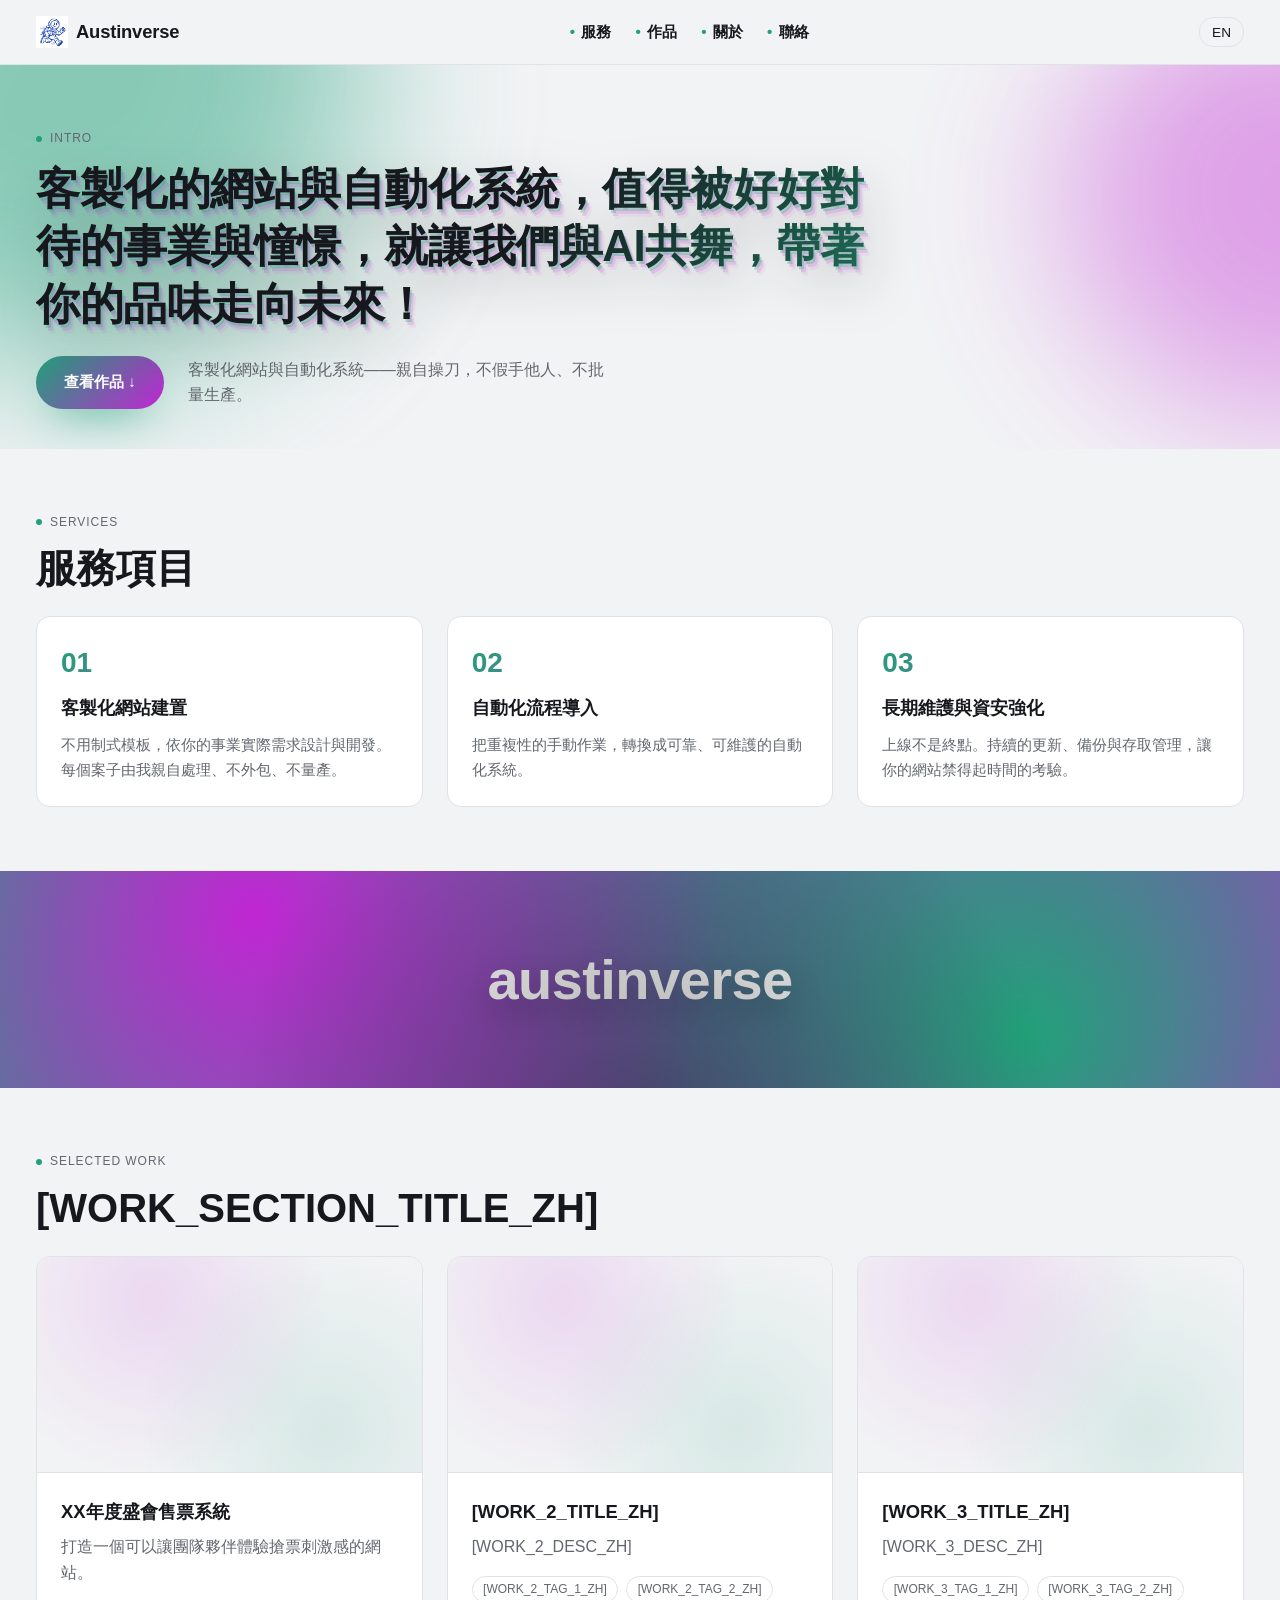
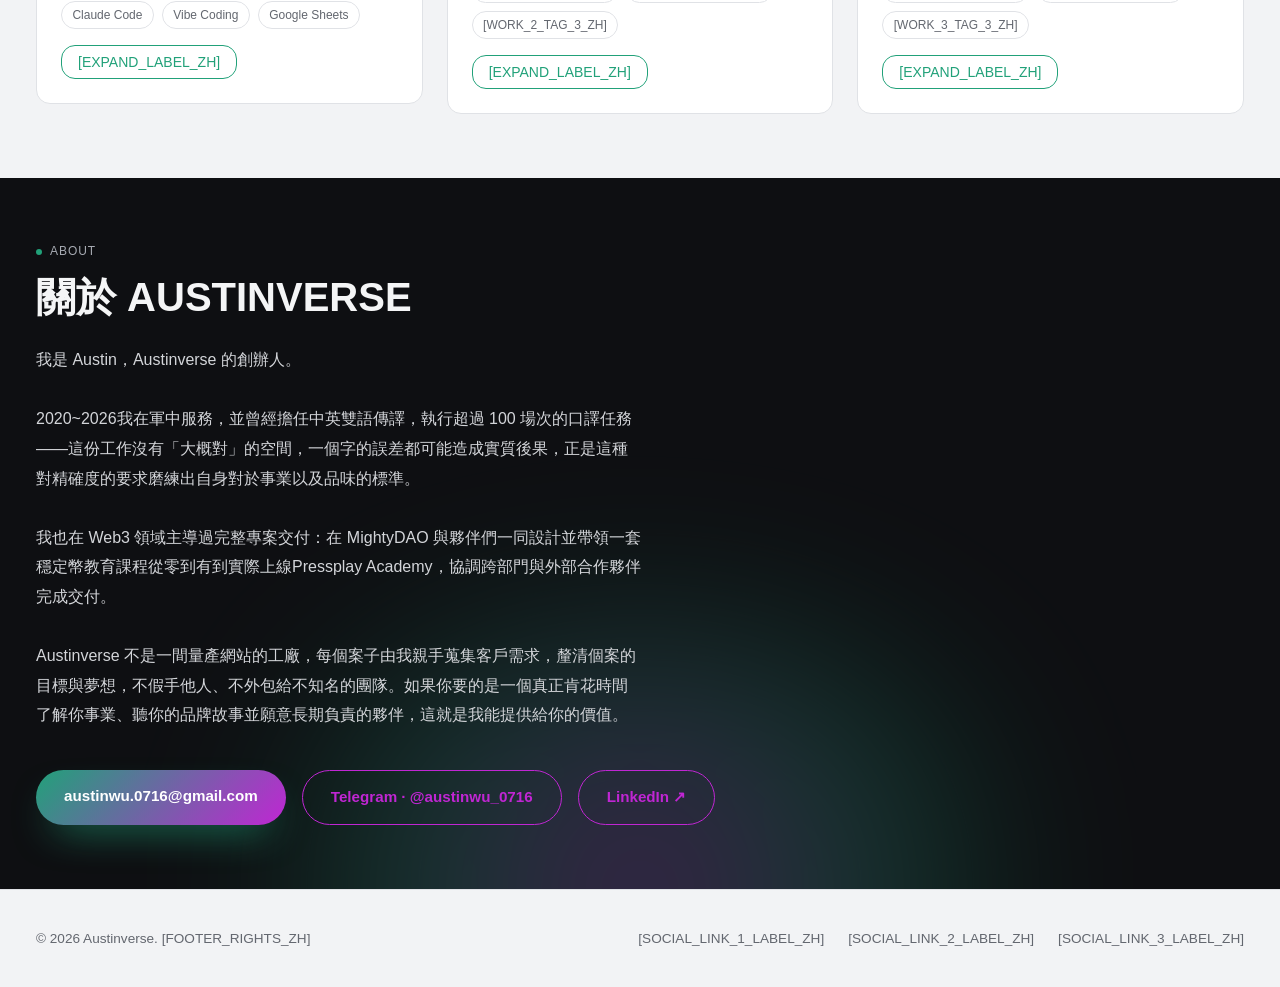
==== commit 6799e485: "Add brand mascot to header Renames the uploaded "running astronaut.png" to mascot.png (no space, mat" ====
--- a/index.html
+++ b/index.html
@@ -12,7 +12,10 @@
   <!-- ============ Header / top nav ============ -->
   <header class="site-header" id="top">
     <div class="container nav-inner">
-      <a href="#top" class="brand-name">Austinverse</a>
+      <a href="#top" class="brand-name">
+        <img src="mascot.png" alt="" class="brand-mascot" width="240" height="240">
+        <span>Austinverse</span>
+      </a>
 
       <nav class="bullet-nav" id="mainNav" aria-label="Main navigation">
         <a href="#services"><span class="bullet" aria-hidden="true">&bull;</span><span data-i18n="nav.services">Services</span></a>
--- a/style.css
+++ b/style.css
@@ -103,9 +103,18 @@
 }
 
 .brand-name {
+  display: inline-flex;
+  align-items: center;
+  gap: 0.5rem;
   font-weight: 900;
   font-size: 1.15rem;
   letter-spacing: -0.01em;
+}
+
+.brand-mascot {
+  width: 32px;
+  height: 32px;
+  object-fit: contain;
 }
 
 .bullet-nav {
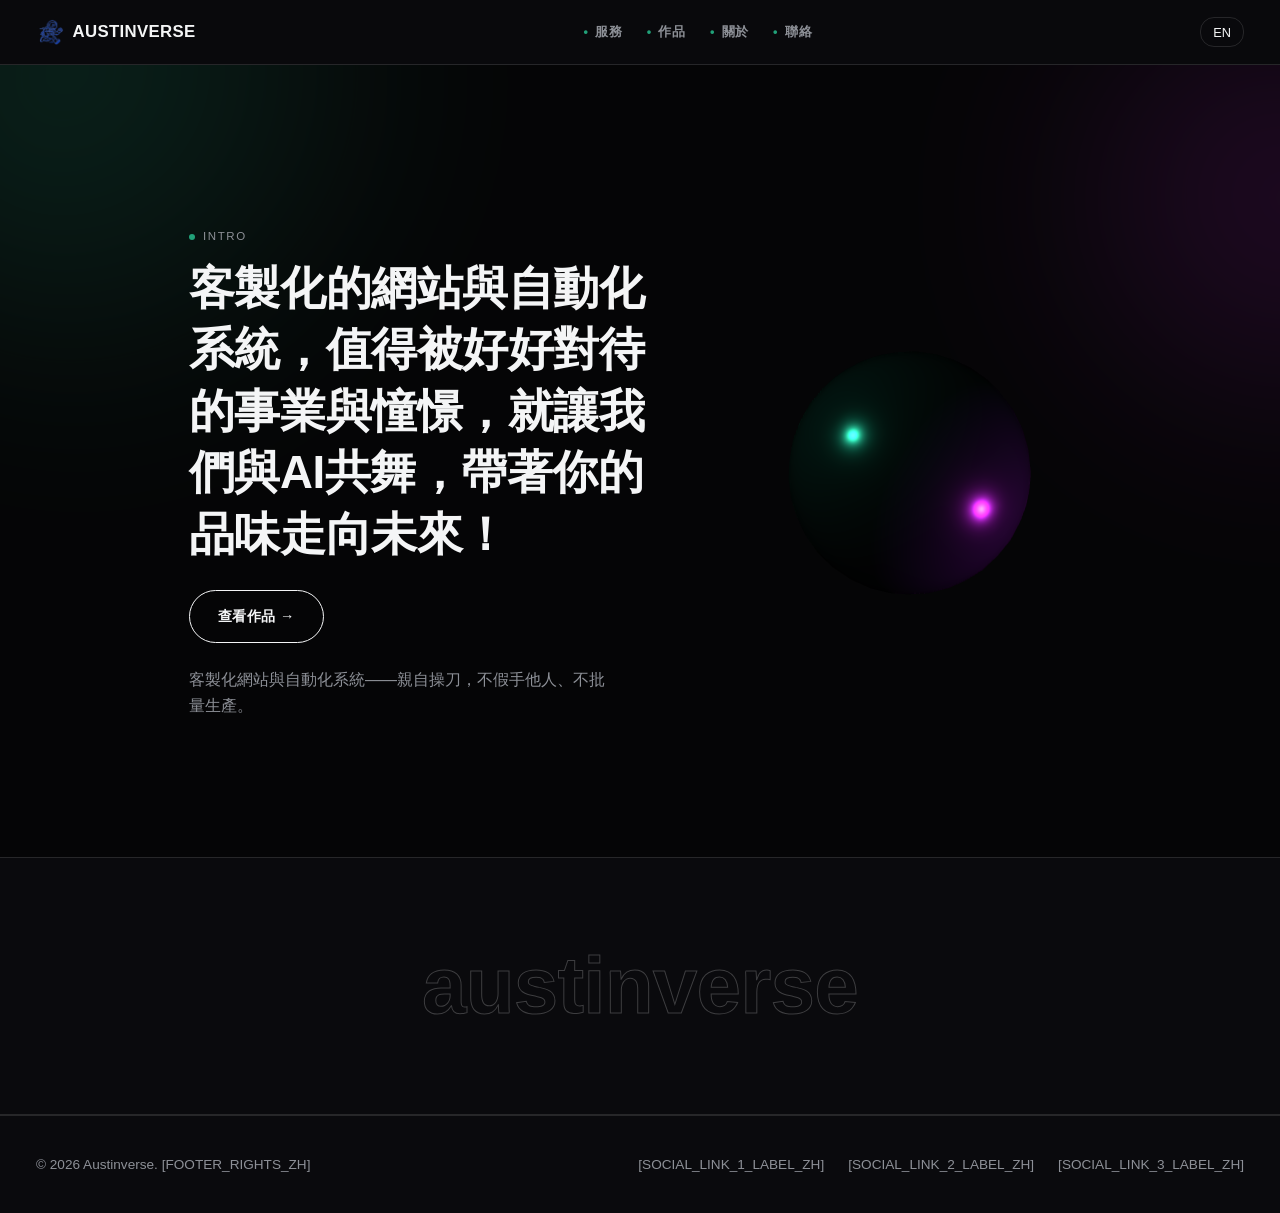
==== commit 4323c2e7: "Redesign UI in a Lusion-inspired dark cinematic style Flip the site to a near-black, minimal-type ae" ====
--- a/index.html
+++ b/index.html
@@ -5,23 +5,23 @@
   <meta name="viewport" content="width=device-width, initial-scale=1.0">
   <title>Austinverse</title>
   <meta name="description" content="[SITE_DESCRIPTION]">
-  <link rel="stylesheet" href="style.css">
+  <link rel="stylesheet" href="style.css?v=2">
 </head>
 <body>
 
   <!-- ============ Header / top nav ============ -->
-  <header class="site-header" id="top">
+  <header class="site-header">
     <div class="container nav-inner">
-      <a href="#top" class="brand-name">
+      <a href="index.html" class="brand-name">
         <img src="mascot.png" alt="" class="brand-mascot" width="240" height="240">
         <span>Austinverse</span>
       </a>
 
       <nav class="bullet-nav" id="mainNav" aria-label="Main navigation">
-        <a href="#services"><span class="bullet" aria-hidden="true">&bull;</span><span data-i18n="nav.services">Services</span></a>
-        <a href="#work"><span class="bullet" aria-hidden="true">&bull;</span><span data-i18n="nav.work">Work</span></a>
-        <a href="#about"><span class="bullet" aria-hidden="true">&bull;</span><span data-i18n="nav.about">About</span></a>
-        <a href="#contact"><span class="bullet" aria-hidden="true">&bull;</span><span data-i18n="nav.contact">Contact</span></a>
+        <a href="services.html"><span class="bullet" aria-hidden="true">&bull;</span><span data-i18n="nav.services">Services</span></a>
+        <a href="work.html"><span class="bullet" aria-hidden="true">&bull;</span><span data-i18n="nav.work">Work</span></a>
+        <a href="about.html"><span class="bullet" aria-hidden="true">&bull;</span><span data-i18n="nav.about">About</span></a>
+        <a href="contact.html"><span class="bullet" aria-hidden="true">&bull;</span><span data-i18n="nav.contact">Contact</span></a>
       </nav>
 
       <div class="nav-controls">
@@ -39,45 +39,21 @@
 
   <main>
 
-    <!-- ============ Hero ============ -->
+    <!-- ============ Hero (brand intro) ============ -->
     <section class="hero" id="hero">
       <div class="hero-glow hero-glow-a" aria-hidden="true"></div>
       <div class="hero-glow hero-glow-b" aria-hidden="true"></div>
       <div class="container hero-inner">
-        <p class="section-label"><span class="dot" aria-hidden="true"></span><span data-i18n="hero.label">INTRO</span></p>
-        <h1 class="hero-statement" data-i18n="hero.statement">客製化的網站與自動化系統，值得被好好對待的事業與憧憬，就讓我們與AI共舞，帶著你的品味走向未來！</h1>
-        <div class="hero-cta-row">
-          <a href="#work" class="btn-gradient"><span data-i18n="hero.ctaLabel">查看作品 ↓</span></a>
-          <p class="hero-subtitle" data-i18n="hero.subtitle">Custom-built websites and automation — handled personally, not mass-produced.</p>
+        <div class="hero-text">
+          <p class="section-label"><span class="dot" aria-hidden="true"></span><span data-i18n="hero.label">INTRO</span></p>
+          <h1 class="hero-statement" data-i18n="hero.statement">客製化的網站與自動化系統，值得被好好對待的事業與憧憬，就讓我們與AI共舞，帶著你的品味走向未來！</h1>
+          <div class="hero-cta-row">
+            <a href="work.html" class="btn-gradient"><span data-i18n="hero.ctaLabel">查看作品 →</span></a>
+            <p class="hero-subtitle" data-i18n="hero.subtitle">Custom-built websites and automation — handled personally, not mass-produced.</p>
+          </div>
         </div>
-      </div>
-    </section>
-
-    <!-- ============ Services ============ -->
-    <section class="content-section" id="services">
-      <div class="container">
-        <p class="section-label"><span class="dot" aria-hidden="true"></span><span data-i18n="services.label">SERVICES</span></p>
-        <h2 class="section-heading" data-i18n="services.sectionTitle">服務項目</h2>
-
-        <div class="services-grid">
-          <article class="service-card">
-            <span class="service-index" aria-hidden="true">01</span>
-            <h3 data-i18n="services.item1.title">客製化網站建置</h3>
-            <p data-i18n="services.item1.desc">不用制式模板，依你的事業實際需求設計與開發。每個案子由我親自處理、不外包、不量產。</p>
-            <!-- 已交付案例連結：待第一個案子完成後補上 -->
-          </article>
-          <article class="service-card">
-            <span class="service-index" aria-hidden="true">02</span>
-            <h3 data-i18n="services.item2.title">自動化流程導入</h3>
-            <p data-i18n="services.item2.desc">把重複性的手動作業，轉換成可靠、可維護的自動化系統。</p>
-            <!-- 已交付案例連結：待第一個案子完成後補上 -->
-          </article>
-          <article class="service-card">
-            <span class="service-index" aria-hidden="true">03</span>
-            <h3 data-i18n="services.item3.title">長期維護與資安強化</h3>
-            <p data-i18n="services.item3.desc">上線不是終點。持續的更新、備份與存取管理，讓你的網站禁得起時間的考驗。</p>
-            <!-- 已交付案例連結：待第一個案子完成後補上 -->
-          </article>
+        <div class="hero-visual" aria-hidden="true">
+          <canvas id="hero-canvas"></canvas>
         </div>
       </div>
     </section>
@@ -86,119 +62,6 @@
     <div class="brand-divider" aria-hidden="true">
       <span>austinverse</span>
     </div>
-
-    <!-- ============ Work ============ -->
-    <section class="content-section" id="work">
-      <div class="container">
-        <p class="section-label"><span class="dot" aria-hidden="true"></span><span data-i18n="work.label">SELECTED WORK</span></p>
-        <h2 class="section-heading" data-i18n="work.sectionTitle">[WORK_SECTION_TITLE]</h2>
-
-        <div class="work-grid">
-
-          <!-- Work Card 1 -->
-          <div class="tilt-wrap">
-            <article class="work-card" data-card="1">
-              <div class="work-card-thumb" aria-hidden="true">
-                <button type="button" class="work-card-view" data-target="work-detail-1">
-                  <span data-i18n="work.viewLabel">VIEW</span>
-                </button>
-              </div>
-              <div class="work-card-body">
-                <h3 class="work-card-title" data-i18n="work.card1.title">XX年度盛會售票系統</h3>
-                <p class="work-card-desc" data-i18n="work.card1.desc">打造一個可以讓團隊夥伴體驗搶票刺激感的網站。</p>
-                <ul class="work-card-tags">
-                  <li data-i18n="work.card1.tag1">Claude Code</li>
-                  <li data-i18n="work.card1.tag2">Vibe Coding</li>
-                  <li data-i18n="work.card1.tag3">Google Sheets</li>
-                </ul>
-                <button type="button" class="work-card-toggle" aria-expanded="false" aria-controls="work-detail-1">
-                  <span data-i18n="work.expandLabel">[EXPAND_LABEL]</span>
-                </button>
-                <div class="work-card-detail" id="work-detail-1" hidden>
-                  <p data-i18n="work.card1.detail">這套系統是我不斷跟 Claude Code 對話迭代出來的成果,過程中裝好各種開發環境並串接到 GitHub 進行版本控管,Google Sheets 則用來匯出報名與購票數據。從零到上線大約花了一週,最大的挑戰是環境安裝與層出不窮的 bug;介面風格則是不斷參考其他網站,再依照使用者實際回饋持續調整而成。上線後,團隊第一次擺脫過去用 Google 表單登記票券的方式,體驗到真正的搶票節奏與刺激感——這也是我第一次完整走過 vibe coding 流程的作品,奠定了後續運用 AI 協作開發的基礎。</p>
-                </div>
-              </div>
-            </article>
-          </div>
-
-          <!-- Work Card 2 -->
-          <div class="tilt-wrap">
-            <article class="work-card" data-card="2">
-              <div class="work-card-thumb" aria-hidden="true">
-                <button type="button" class="work-card-view" data-target="work-detail-2">
-                  <span data-i18n="work.viewLabel">VIEW</span>
-                </button>
-              </div>
-              <div class="work-card-body">
-                <h3 class="work-card-title" data-i18n="work.card2.title">[WORK_2_TITLE]</h3>
-                <p class="work-card-desc" data-i18n="work.card2.desc">[WORK_2_DESC]</p>
-                <ul class="work-card-tags">
-                  <li data-i18n="work.card2.tag1">[WORK_2_TAG_1]</li>
-                  <li data-i18n="work.card2.tag2">[WORK_2_TAG_2]</li>
-                  <li data-i18n="work.card2.tag3">[WORK_2_TAG_3]</li>
-                </ul>
-                <button type="button" class="work-card-toggle" aria-expanded="false" aria-controls="work-detail-2">
-                  <span data-i18n="work.expandLabel">[EXPAND_LABEL]</span>
-                </button>
-                <div class="work-card-detail" id="work-detail-2" hidden>
-                  <p data-i18n="work.card2.detail">[WORK_2_DETAIL]</p>
-                </div>
-              </div>
-            </article>
-          </div>
-
-          <!-- Work Card 3 -->
-          <div class="tilt-wrap">
-            <article class="work-card" data-card="3">
-              <div class="work-card-thumb" aria-hidden="true">
-                <button type="button" class="work-card-view" data-target="work-detail-3">
-                  <span data-i18n="work.viewLabel">VIEW</span>
-                </button>
-              </div>
-              <div class="work-card-body">
-                <h3 class="work-card-title" data-i18n="work.card3.title">[WORK_3_TITLE]</h3>
-                <p class="work-card-desc" data-i18n="work.card3.desc">[WORK_3_DESC]</p>
-                <ul class="work-card-tags">
-                  <li data-i18n="work.card3.tag1">[WORK_3_TAG_1]</li>
-                  <li data-i18n="work.card3.tag2">[WORK_3_TAG_2]</li>
-                  <li data-i18n="work.card3.tag3">[WORK_3_TAG_3]</li>
-                </ul>
-                <button type="button" class="work-card-toggle" aria-expanded="false" aria-controls="work-detail-3">
-                  <span data-i18n="work.expandLabel">[EXPAND_LABEL]</span>
-                </button>
-                <div class="work-card-detail" id="work-detail-3" hidden>
-                  <p data-i18n="work.card3.detail">[WORK_3_DETAIL]</p>
-                </div>
-              </div>
-            </article>
-          </div>
-
-        </div>
-      </div>
-    </section>
-
-    <!-- ============ About (full-bleed dark) ============ -->
-    <section class="about-section" id="about">
-      <div class="about-glow" aria-hidden="true"></div>
-      <div class="container about-inner">
-        <p class="section-label"><span class="dot" aria-hidden="true"></span><span data-i18n="about.label">ABOUT</span></p>
-        <h2 class="section-heading" data-i18n="about.sectionTitle">關於 Austinverse</h2>
-
-        <div class="about-narrative" data-i18n="about.narrative">我是 Austin，Austinverse 的創辦人。
-
-2020~2026我在軍中服務，並曾經擔任中英雙語傳譯，執行超過 100 場次的口譯任務——這份工作沒有「大概對」的空間，一個字的誤差都可能造成實質後果，正是這種對精確度的要求磨練出自身對於事業以及品味的標準。
-
-我也在 Web3 領域主導過完整專案交付：在 MightyDAO 與夥伴們一同設計並帶領一套穩定幣教育課程從零到有到實際上線Pressplay Academy，協調跨部門與外部合作夥伴完成交付。
-
-Austinverse 不是一間量產網站的工廠，每個案子由我親手蒐集客戶需求，釐清個案的目標與夢想，不假手他人、不外包給不知名的團隊。如果你要的是一個真正肯花時間了解你事業、聽你的品牌故事並願意長期負責的夥伴，這就是我能提供給你的價值。</div>
-
-        <div class="contact-cta-row" id="contact">
-          <a class="btn-gradient" href="mailto:austinwu.0716@gmail.com" data-i18n="about.emailValue">austinwu.0716@gmail.com</a>
-          <a class="btn-outline" href="https://t.me/austinwu_0716" target="_blank" rel="noopener noreferrer" data-i18n="about.telegramValue">Telegram · @austinwu_0716</a>
-          <a class="btn-outline" href="https://www.linkedin.com/in/yuantun-wu-a587203a8/" target="_blank" rel="noopener noreferrer" data-i18n="about.linkedinValue">LinkedIn ↗</a>
-        </div>
-      </div>
-    </section>
 
   </main>
 
@@ -217,6 +80,7 @@
     </div>
   </footer>
 
-  <script src="script.js"></script>
+  <script src="script.js?v=2"></script>
+  <script type="module" src="three-hero.js?v=1"></script>
 </body>
 </html>
--- a/style.css
+++ b/style.css
@@ -1,20 +1,19 @@
 /* ==========================================================================
    Austinverse — Portfolio
    Vanilla CSS, mobile-first, single breakpoint at 768px.
-   Bold rendered style: dual accent gradients, glow, CSS-only 3D tilt.
+   Dark cinematic style: near-black canvas, huge minimal type, thin glowing
+   accents, custom cursor, WebGL hero centerpiece on the homepage.
    ========================================================================== */
 
 /* ---------- Design tokens ---------- */
 :root {
-  --color-bg: #f2f3f5;
-  --color-bg-elevated: #ffffff;
-  --color-bg-dark: #0e0f12;
-  --color-border: #e0e2e6;
-  --color-border-dark: rgba(244, 245, 246, 0.14);
-  --color-text: #16181d;
-  --color-text-inverse: #f4f5f6;
-  --color-text-muted: #63676f;
-  --color-text-muted-dark: #a7abb3;
+  --color-bg: #0a0a0d;
+  --color-bg-void: #050506;
+  --color-bg-elevated: #16171c;
+  --color-border: rgba(244, 245, 246, 0.12);
+  --color-border-strong: rgba(244, 245, 246, 0.22);
+  --color-text: #f4f5f6;
+  --color-text-muted: #8d9097;
   --color-accent: #21a179;
   --color-accent-dark: #16785a;
   --color-accent-pop: #c026d3;
@@ -46,10 +45,12 @@
 
 html {
   scroll-behavior: smooth;
+  overflow-x: hidden;
 }
 
 body {
   margin: 0;
+  overflow-x: hidden;
   background-color: var(--color-bg);
   color: var(--color-text);
   font-family: var(--font-sans);
@@ -84,13 +85,59 @@
   padding-inline: var(--space-2);
 }
 
+/* ---------- Custom cursor (fine pointers only) ---------- */
+@media (hover: hover) and (pointer: fine) {
+  html.has-custom-cursor,
+  html.has-custom-cursor * {
+    cursor: none !important;
+  }
+
+  .cursor-dot,
+  .cursor-ring {
+    position: fixed;
+    top: 0;
+    left: 0;
+    z-index: 9999;
+    pointer-events: none;
+    border-radius: 50%;
+    transform: translate(-50%, -50%);
+    will-change: transform;
+  }
+
+  .cursor-dot {
+    width: 6px;
+    height: 6px;
+    background-color: var(--color-text);
+    transition: opacity var(--transition-fast);
+  }
+
+  .cursor-ring {
+    width: 34px;
+    height: 34px;
+    border: 1px solid var(--color-border-strong);
+    transition: width var(--transition-fast), height var(--transition-fast),
+      border-color var(--transition-fast), opacity var(--transition-fast);
+  }
+
+  html.has-custom-cursor.cursor-hover .cursor-ring {
+    width: 56px;
+    height: 56px;
+    border-color: var(--color-accent);
+  }
+
+  html.has-custom-cursor.cursor-idle .cursor-dot,
+  html.has-custom-cursor.cursor-idle .cursor-ring {
+    opacity: 0;
+  }
+}
+
 /* ---------- Header / top nav ---------- */
 .site-header {
   position: sticky;
   top: 0;
   z-index: 50;
-  background-color: rgba(242, 243, 245, 0.9);
-  backdrop-filter: blur(6px);
+  background-color: rgba(10, 10, 13, 0.72);
+  backdrop-filter: blur(10px);
   border-bottom: 1px solid var(--color-border);
 }
 
@@ -106,15 +153,17 @@
   display: inline-flex;
   align-items: center;
   gap: 0.5rem;
-  font-weight: 900;
-  font-size: 1.15rem;
-  letter-spacing: -0.01em;
+  font-weight: 800;
+  font-size: 1.05rem;
+  letter-spacing: 0.02em;
+  text-transform: uppercase;
 }
 
 .brand-mascot {
-  width: 32px;
-  height: 32px;
+  width: 1.7em;
+  height: 1.7em;
   object-fit: contain;
+  flex-shrink: 0;
 }
 
 .bullet-nav {
@@ -125,14 +174,18 @@
   display: inline-flex;
   align-items: center;
   gap: 0.4rem;
-  font-weight: 700;
-  font-size: 0.95rem;
+  font-weight: 600;
+  font-size: 0.8rem;
+  letter-spacing: 0.06em;
+  text-transform: uppercase;
+  color: var(--color-text-muted);
   transition: color var(--transition-fast);
 }
 
 .bullet-nav a:hover,
-.bullet-nav a:focus-visible {
-  color: var(--color-accent);
+.bullet-nav a:focus-visible,
+.bullet-nav a[aria-current="page"] {
+  color: var(--color-text);
 }
 
 .bullet-nav .bullet {
@@ -151,7 +204,7 @@
   color: var(--color-text);
   border-radius: var(--radius);
   padding: 0.4rem 0.75rem;
-  font-size: 0.85rem;
+  font-size: 0.8rem;
   transition: border-color var(--transition-fast), color var(--transition-fast);
 }
 
@@ -205,8 +258,8 @@
   display: flex;
   align-items: center;
   gap: 0.5rem;
-  font-size: 0.75rem;
-  letter-spacing: 0.08em;
+  font-size: 0.72rem;
+  letter-spacing: 0.14em;
   text-transform: uppercase;
   color: var(--color-text-muted);
   margin: 0 0 0.75rem;
@@ -221,9 +274,10 @@
 }
 
 .section-heading {
-  font-size: clamp(1.75rem, 4.5vw, 2.5rem);
-  font-weight: 900;
-  line-height: 1.2;
+  font-size: clamp(1.9rem, 5vw, 2.75rem);
+  font-weight: 800;
+  line-height: 1.15;
+  letter-spacing: -0.01em;
   margin: 0 0 var(--space-3);
   max-width: 22ch;
   text-transform: uppercase;
@@ -240,43 +294,53 @@
 /* ---------- Buttons ---------- */
 .btn-gradient {
   display: inline-block;
-  background: linear-gradient(135deg, var(--color-accent), var(--color-accent-pop));
-  color: var(--color-accent-contrast);
+  background: transparent;
+  border: 1px solid var(--color-text);
+  color: var(--color-text);
   padding: 0.9rem 1.75rem;
   border-radius: 999px;
-  font-weight: 800;
-  font-size: 0.95rem;
-  box-shadow: 0 18px 40px -18px var(--color-accent);
-  transition: transform var(--transition-fast), box-shadow var(--transition-fast);
+  font-weight: 700;
+  font-size: 0.9rem;
+  letter-spacing: 0.03em;
+  transition: background-color var(--transition-fast), color var(--transition-fast),
+    border-color var(--transition-fast), transform var(--transition-fast);
 }
 
 .btn-gradient:hover,
 .btn-gradient:focus-visible {
-  transform: perspective(600px) rotateX(8deg) translateY(-3px);
-  box-shadow: 0 22px 44px -16px var(--color-accent-pop);
+  background-color: var(--color-text);
+  color: var(--color-bg);
+  border-color: var(--color-text);
+  transform: translateY(-2px);
 }
 
 .btn-outline {
   display: inline-block;
-  border: 1px solid var(--color-accent-pop);
-  color: var(--color-accent-pop);
+  border: 1px solid var(--color-border-strong);
+  color: var(--color-text);
   padding: 0.9rem 1.75rem;
   border-radius: 999px;
-  font-weight: 800;
-  font-size: 0.95rem;
-  transition: background-color var(--transition-fast), color var(--transition-fast);
+  font-weight: 700;
+  font-size: 0.9rem;
+  letter-spacing: 0.03em;
+  transition: background-color var(--transition-fast), color var(--transition-fast),
+    border-color var(--transition-fast);
 }
 
 .btn-outline:hover,
 .btn-outline:focus-visible {
-  background-color: var(--color-accent-pop);
-  color: #ffffff;
+  border-color: var(--color-accent);
+  color: var(--color-accent);
 }
 
 /* ---------- Hero ---------- */
 .hero {
   position: relative;
   overflow: hidden;
+  min-height: 88vh;
+  display: flex;
+  align-items: center;
+  background-color: var(--color-bg-void);
   padding-block: var(--space-5) var(--space-4);
 }
 
@@ -285,15 +349,16 @@
   width: 620px;
   height: 620px;
   border-radius: 50%;
-  filter: blur(60px);
+  filter: blur(90px);
   pointer-events: none;
+  z-index: 0;
 }
 
 .hero-glow-a {
   top: -220px;
   left: -160px;
-  background: radial-gradient(circle at 35% 35%, var(--color-accent) 0%, var(--color-accent) 35%, transparent 72%);
-  opacity: 0.5;
+  background: radial-gradient(circle at 35% 35%, var(--color-accent) 0%, transparent 70%);
+  opacity: 0.22;
 }
 
 .hero-glow-b {
@@ -301,18 +366,26 @@
   right: -220px;
   width: 520px;
   height: 520px;
-  background: radial-gradient(circle at 60% 40%, var(--color-accent-pop) 0%, var(--color-accent-pop) 30%, transparent 70%);
-  opacity: 0.4;
+  background: radial-gradient(circle at 60% 40%, var(--color-accent-pop) 0%, transparent 70%);
+  opacity: 0.18;
 }
 
 .hero-inner {
   position: relative;
+  z-index: 1;
+  display: flex;
+  flex-direction: column;
+  gap: var(--space-4);
+}
+
+.hero-visual {
+  display: none;
 }
 
 .hero-statement {
-  font-size: clamp(1.75rem, 3.6vw, 2.75rem);
-  font-weight: 900;
-  line-height: 1.3;
+  font-size: clamp(1.85rem, 3.8vw, 2.85rem);
+  font-weight: 800;
+  line-height: 1.35;
   letter-spacing: -0.01em;
   margin: 0 0 var(--space-3);
   max-width: 34ch;
@@ -321,29 +394,8 @@
   color: var(--color-text);
 }
 
-@supports (background-clip: text) or (-webkit-background-clip: text) {
-  .hero-statement {
-    background: linear-gradient(135deg, var(--color-text) 55%, var(--color-accent) 120%);
-    -webkit-background-clip: text;
-    background-clip: text;
-    color: transparent;
-    filter: drop-shadow(2px 3px 0 rgba(33, 161, 121, 0.3))
-      drop-shadow(4px 6px 0 rgba(192, 38, 211, 0.2))
-      drop-shadow(10px 18px 26px rgba(14, 15, 18, 0.18));
-  }
-}
-
 .hero-statement .accent-word {
-  color: var(--color-accent-pop);
-}
-
-@supports (background-clip: text) or (-webkit-background-clip: text) {
-  .hero-statement .accent-word {
-    background: linear-gradient(120deg, var(--color-accent), var(--color-accent-pop));
-    -webkit-background-clip: text;
-    background-clip: text;
-    color: transparent;
-  }
+  color: var(--color-accent);
 }
 
 .hero-cta-row {
@@ -374,33 +426,25 @@
   border: 1px solid var(--color-border);
   border-radius: var(--radius);
   padding: var(--space-3);
-  transition: border-color var(--transition-fast);
+  transition: border-color var(--transition-fast), transform var(--transition-fast);
 }
 
 .service-card:hover {
   border-color: var(--color-accent);
+  transform: translateY(-4px);
 }
 
 .service-index {
   display: block;
   font-size: 1.75rem;
-  font-weight: 900;
+  font-weight: 800;
   margin-bottom: 0.5rem;
   color: var(--color-accent);
 }
 
-@supports (background-clip: text) or (-webkit-background-clip: text) {
-  .service-index {
-    background: linear-gradient(135deg, var(--color-accent), var(--color-accent-pop));
-    -webkit-background-clip: text;
-    background-clip: text;
-    color: transparent;
-  }
-}
-
-.service-card h3 {
+.service-card h2 {
   font-size: 1.1rem;
-  font-weight: 800;
+  font-weight: 700;
   margin: 0 0 0.6rem;
 }
 
@@ -419,27 +463,18 @@
   display: flex;
   align-items: center;
   justify-content: center;
-  background:
-    radial-gradient(circle at 20% 20%, var(--color-accent-pop) 0%, transparent 45%),
-    radial-gradient(circle at 80% 75%, var(--color-accent) 0%, transparent 50%),
-    linear-gradient(135deg, var(--color-accent), var(--color-accent-pop));
-}
-
-.brand-divider::after {
-  content: "";
-  position: absolute;
-  inset: 0;
-  background: radial-gradient(circle at 50% 120%, rgba(0, 0, 0, 0.35), transparent 60%);
+  background-color: var(--color-bg);
+  border-block: 1px solid var(--color-border);
 }
 
 .brand-divider span {
   position: relative;
-  font-size: clamp(1.75rem, 5vw, 3.5rem);
-  font-weight: 900;
+  font-size: clamp(2rem, 7vw, 5rem);
+  font-weight: 800;
   letter-spacing: -0.01em;
-  color: #ffffff;
+  color: transparent;
+  -webkit-text-stroke: 1px var(--color-border-strong);
   text-transform: lowercase;
-  text-shadow: 0 12px 32px rgba(0, 0, 0, 0.25);
 }
 
 /* ---------- Work ---------- */
@@ -491,20 +526,17 @@
 .work-card:hover {
   border-color: var(--color-accent);
   transform: translateY(0) rotateX(7deg) rotateY(-9deg) translateY(-8px);
-  box-shadow: 0 30px 54px -22px rgba(192, 38, 211, 0.5);
+  box-shadow: 0 30px 54px -22px rgba(0, 0, 0, 0.6);
 }
 
 .work-card:hover::after {
-  opacity: 0.85;
+  opacity: 0.4;
 }
 
 .work-card-thumb {
   position: relative;
   aspect-ratio: 16 / 9;
-  background:
-    radial-gradient(circle at 30% 20%, rgba(192, 38, 211, 0.13), transparent 55%),
-    radial-gradient(circle at 75% 80%, rgba(33, 161, 121, 0.13), transparent 55%),
-    var(--color-bg);
+  background: var(--color-bg-void);
   border-bottom: 1px solid var(--color-border);
   display: flex;
   align-items: center;
@@ -515,22 +547,23 @@
   width: 60px;
   height: 60px;
   border-radius: 50%;
-  border: none;
-  background: linear-gradient(135deg, var(--color-accent), var(--color-accent-pop));
-  box-shadow: 0 14px 28px -12px var(--color-accent-pop);
-  color: var(--color-accent-contrast);
+  border: 1px solid var(--color-border-strong);
+  background: transparent;
+  color: var(--color-text);
   font-size: 0.7rem;
-  font-weight: 800;
+  font-weight: 700;
   letter-spacing: 0.05em;
   opacity: 0;
   transform: scale(0.85);
-  transition: opacity var(--transition-fast), transform var(--transition-fast);
+  transition: opacity var(--transition-fast), transform var(--transition-fast),
+    border-color var(--transition-fast);
 }
 
 .work-card-thumb:hover .work-card-view,
 .work-card-view:focus-visible {
   opacity: 1;
   transform: scale(1);
+  border-color: var(--color-accent);
 }
 
 .work-card-body {
@@ -539,7 +572,7 @@
 
 .work-card-title {
   font-size: 1.15rem;
-  font-weight: 800;
+  font-weight: 700;
   margin: 0 0 var(--space-1);
 }
 
@@ -565,18 +598,19 @@
 
 .work-card-toggle {
   background: transparent;
-  border: 1px solid var(--color-accent);
-  color: var(--color-accent);
+  border: 1px solid var(--color-border-strong);
+  color: var(--color-text);
   border-radius: var(--radius);
   padding: 0.5rem 1rem;
   font-size: 0.875rem;
-  transition: background-color var(--transition-fast), color var(--transition-fast);
+  transition: background-color var(--transition-fast), color var(--transition-fast),
+    border-color var(--transition-fast);
 }
 
 .work-card-toggle:hover,
 .work-card-toggle:focus-visible {
-  background-color: var(--color-accent);
-  color: var(--color-accent-contrast);
+  border-color: var(--color-accent);
+  color: var(--color-accent);
 }
 
 .work-card-detail {
@@ -590,12 +624,11 @@
   display: none;
 }
 
-/* ---------- About (full-bleed dark) ---------- */
+/* ---------- About ---------- */
 .about-section {
   position: relative;
   overflow: hidden;
-  background-color: var(--color-bg-dark);
-  color: var(--color-text-inverse);
+  background-color: var(--color-bg-void);
   padding-block: var(--space-5);
 }
 
@@ -608,23 +641,19 @@
   height: 520px;
   border-radius: 50%;
   background: radial-gradient(circle, var(--color-accent-pop) 0%, var(--color-accent) 45%, transparent 75%);
-  filter: blur(90px);
-  opacity: 0.3;
+  filter: blur(120px);
+  opacity: 0.14;
   pointer-events: none;
 }
 
 .about-inner {
   position: relative;
-}
-
-.about-section .section-label {
-  color: var(--color-text-muted-dark);
 }
 
 .about-narrative {
   font-size: 1rem;
   line-height: 1.85;
-  color: #d3d5d9;
+  color: var(--color-text-muted);
   max-width: 68ch;
   white-space: pre-line;
   margin: 0 0 var(--space-4);
@@ -653,6 +682,7 @@
 
 .social-links {
   display: flex;
+  flex-wrap: wrap;
   gap: var(--space-3);
 }
 
@@ -671,10 +701,12 @@
     scroll-behavior: auto;
   }
   .work-card,
-  .btn-gradient {
+  .btn-gradient,
+  .service-card {
     transition: none;
   }
-  .work-card:hover {
+  .work-card:hover,
+  .service-card:hover {
     transform: none;
   }
   .btn-gradient:hover {
@@ -714,6 +746,30 @@
     align-items: center;
     justify-content: space-between;
   }
+
+  .hero-inner {
+    flex-direction: row;
+    align-items: center;
+    justify-content: space-between;
+  }
+
+  .hero-text {
+    flex: 1 1 55%;
+  }
+
+  .hero-visual {
+    display: block;
+    position: relative;
+    flex: 1 1 40%;
+    aspect-ratio: 1 / 1;
+  }
+
+  .hero-visual canvas {
+    position: absolute;
+    inset: 0;
+    width: 100%;
+    height: 100%;
+  }
 }
 
 @media (min-width: 1024px) {
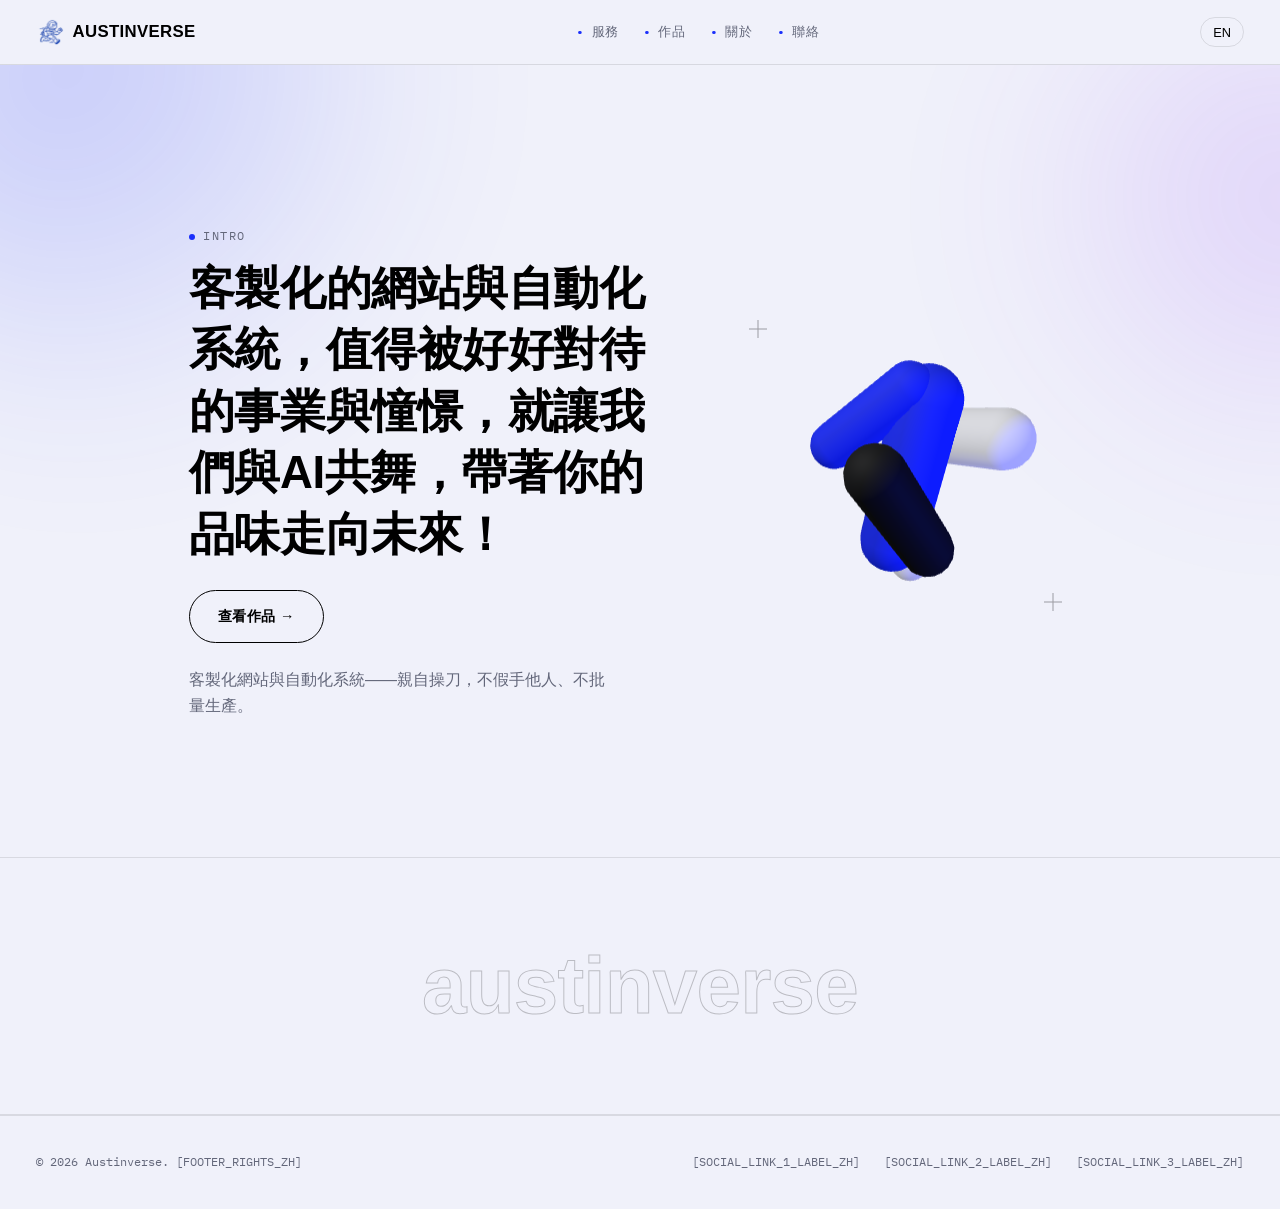
==== commit 885da36b: "Restyle to match lusion.co's actual visual system Studied lusion.co's real source (colors, fonts, la" ====
--- a/index.html
+++ b/index.html
@@ -5,7 +5,10 @@
   <meta name="viewport" content="width=device-width, initial-scale=1.0">
   <title>Austinverse</title>
   <meta name="description" content="[SITE_DESCRIPTION]">
-  <link rel="stylesheet" href="style.css?v=2">
+  <link rel="preconnect" href="https://fonts.googleapis.com">
+  <link rel="preconnect" href="https://fonts.gstatic.com" crossorigin>
+  <link href="https://fonts.googleapis.com/css2?family=IBM+Plex+Mono:wght@400;500&display=swap" rel="stylesheet">
+  <link rel="stylesheet" href="style.css?v=3">
 </head>
 <body>
 
@@ -54,6 +57,8 @@
         </div>
         <div class="hero-visual" aria-hidden="true">
           <canvas id="hero-canvas"></canvas>
+          <span class="cross-mark" style="top: 8%; left: 6%;"></span>
+          <span class="cross-mark" style="bottom: 12%; right: 8%;"></span>
         </div>
       </div>
     </section>
@@ -80,7 +85,7 @@
     </div>
   </footer>
 
-  <script src="script.js?v=2"></script>
+  <script src="script.js?v=3"></script>
   <script type="module" src="three-hero.js?v=1"></script>
 </body>
 </html>
--- a/style.css
+++ b/style.css
@@ -1,27 +1,28 @@
 /* ==========================================================================
    Austinverse — Portfolio
    Vanilla CSS, mobile-first, single breakpoint at 768px.
-   Dark cinematic style: near-black canvas, huge minimal type, thin glowing
-   accents, custom cursor, WebGL hero centerpiece on the homepage.
+   Light studio style: tinted off-white canvas, huge minimal type, mono
+   labels, soft rounded corners, matte WebGL hero centerpiece.
    ========================================================================== */
 
 /* ---------- Design tokens ---------- */
 :root {
-  --color-bg: #0a0a0d;
-  --color-bg-void: #050506;
-  --color-bg-elevated: #16171c;
-  --color-border: rgba(244, 245, 246, 0.12);
-  --color-border-strong: rgba(244, 245, 246, 0.22);
-  --color-text: #f4f5f6;
-  --color-text-muted: #8d9097;
-  --color-accent: #21a179;
-  --color-accent-dark: #16785a;
-  --color-accent-pop: #c026d3;
-  --color-accent-pop-dark: #9a1ea8;
+  --color-bg: #f0f1fa;
+  --color-bg-void: #f0f1fa;
+  --color-bg-elevated: #ffffff;
+  --color-border: rgba(0, 0, 0, 0.1);
+  --color-border-strong: rgba(0, 0, 0, 0.22);
+  --color-text: #000000;
+  --color-text-muted: #63677a;
+  --color-accent: #1a2ffb;
+  --color-accent-dark: #0016ec;
+  --color-accent-pop: #8832f7;
+  --color-accent-pop-dark: #6a1fd0;
   --color-accent-contrast: #ffffff;
 
   --font-sans: -apple-system, BlinkMacSystemFont, "Segoe UI", Roboto, "Helvetica Neue",
     Arial, "PingFang TC", "Noto Sans TC", "Microsoft JhengHei", sans-serif;
+  --font-mono: "IBM Plex Mono", ui-monospace, SFMono-Regular, Menlo, Consolas, monospace;
 
   --container-max: 1240px;
   --space-1: 0.5rem;
@@ -30,7 +31,7 @@
   --space-4: 2.5rem;
   --space-5: 4rem;
 
-  --radius: 14px;
+  --radius: 20px;
   --transition-fast: 150ms ease;
   --transition-base: 250ms ease;
   --transition-tilt: 260ms cubic-bezier(0.2, 0.8, 0.2, 1);
@@ -85,50 +86,37 @@
   padding-inline: var(--space-2);
 }
 
-/* ---------- Custom cursor (fine pointers only) ---------- */
-@media (hover: hover) and (pointer: fine) {
-  html.has-custom-cursor,
-  html.has-custom-cursor * {
-    cursor: none !important;
-  }
-
-  .cursor-dot,
-  .cursor-ring {
-    position: fixed;
-    top: 0;
-    left: 0;
-    z-index: 9999;
-    pointer-events: none;
-    border-radius: 50%;
-    transform: translate(-50%, -50%);
-    will-change: transform;
-  }
-
-  .cursor-dot {
-    width: 6px;
-    height: 6px;
-    background-color: var(--color-text);
-    transition: opacity var(--transition-fast);
-  }
-
-  .cursor-ring {
-    width: 34px;
-    height: 34px;
-    border: 1px solid var(--color-border-strong);
-    transition: width var(--transition-fast), height var(--transition-fast),
-      border-color var(--transition-fast), opacity var(--transition-fast);
-  }
-
-  html.has-custom-cursor.cursor-hover .cursor-ring {
-    width: 56px;
-    height: 56px;
-    border-color: var(--color-accent);
-  }
-
-  html.has-custom-cursor.cursor-idle .cursor-dot,
-  html.has-custom-cursor.cursor-idle .cursor-ring {
-    opacity: 0;
-  }
+/* ---------- Cross marks (corner accent motif) ---------- */
+.cross-mark {
+  position: absolute;
+  width: clamp(0.875rem, 1.4vw, 1.5rem);
+  height: clamp(0.875rem, 1.4vw, 1.5rem);
+  pointer-events: none;
+  color: currentColor;
+  opacity: 0.35;
+}
+
+.cross-mark::before,
+.cross-mark::after {
+  content: "";
+  position: absolute;
+  background-color: currentColor;
+}
+
+.cross-mark::before {
+  top: 50%;
+  left: 0;
+  right: 0;
+  height: 1px;
+  transform: translateY(-50%);
+}
+
+.cross-mark::after {
+  left: 50%;
+  top: 0;
+  bottom: 0;
+  width: 1px;
+  transform: translateX(-50%);
 }
 
 /* ---------- Header / top nav ---------- */
@@ -136,7 +124,7 @@
   position: sticky;
   top: 0;
   z-index: 50;
-  background-color: rgba(10, 10, 13, 0.72);
+  background-color: rgba(240, 241, 250, 0.78);
   backdrop-filter: blur(10px);
   border-bottom: 1px solid var(--color-border);
 }
@@ -174,7 +162,8 @@
   display: inline-flex;
   align-items: center;
   gap: 0.4rem;
-  font-weight: 600;
+  font-family: var(--font-mono);
+  font-weight: 500;
   font-size: 0.8rem;
   letter-spacing: 0.06em;
   text-transform: uppercase;
@@ -258,6 +247,7 @@
   display: flex;
   align-items: center;
   gap: 0.5rem;
+  font-family: var(--font-mono);
   font-size: 0.72rem;
   letter-spacing: 0.14em;
   text-transform: uppercase;
@@ -589,7 +579,8 @@
 }
 
 .work-card-tags li {
-  font-size: 0.75rem;
+  font-family: var(--font-mono);
+  font-size: 0.72rem;
   border: 1px solid var(--color-border);
   border-radius: 999px;
   padding: 0.2rem 0.65rem;
@@ -676,7 +667,8 @@
   display: flex;
   flex-direction: column;
   gap: var(--space-2);
-  font-size: 0.85rem;
+  font-family: var(--font-mono);
+  font-size: 0.78rem;
   color: var(--color-text-muted);
 }
 
